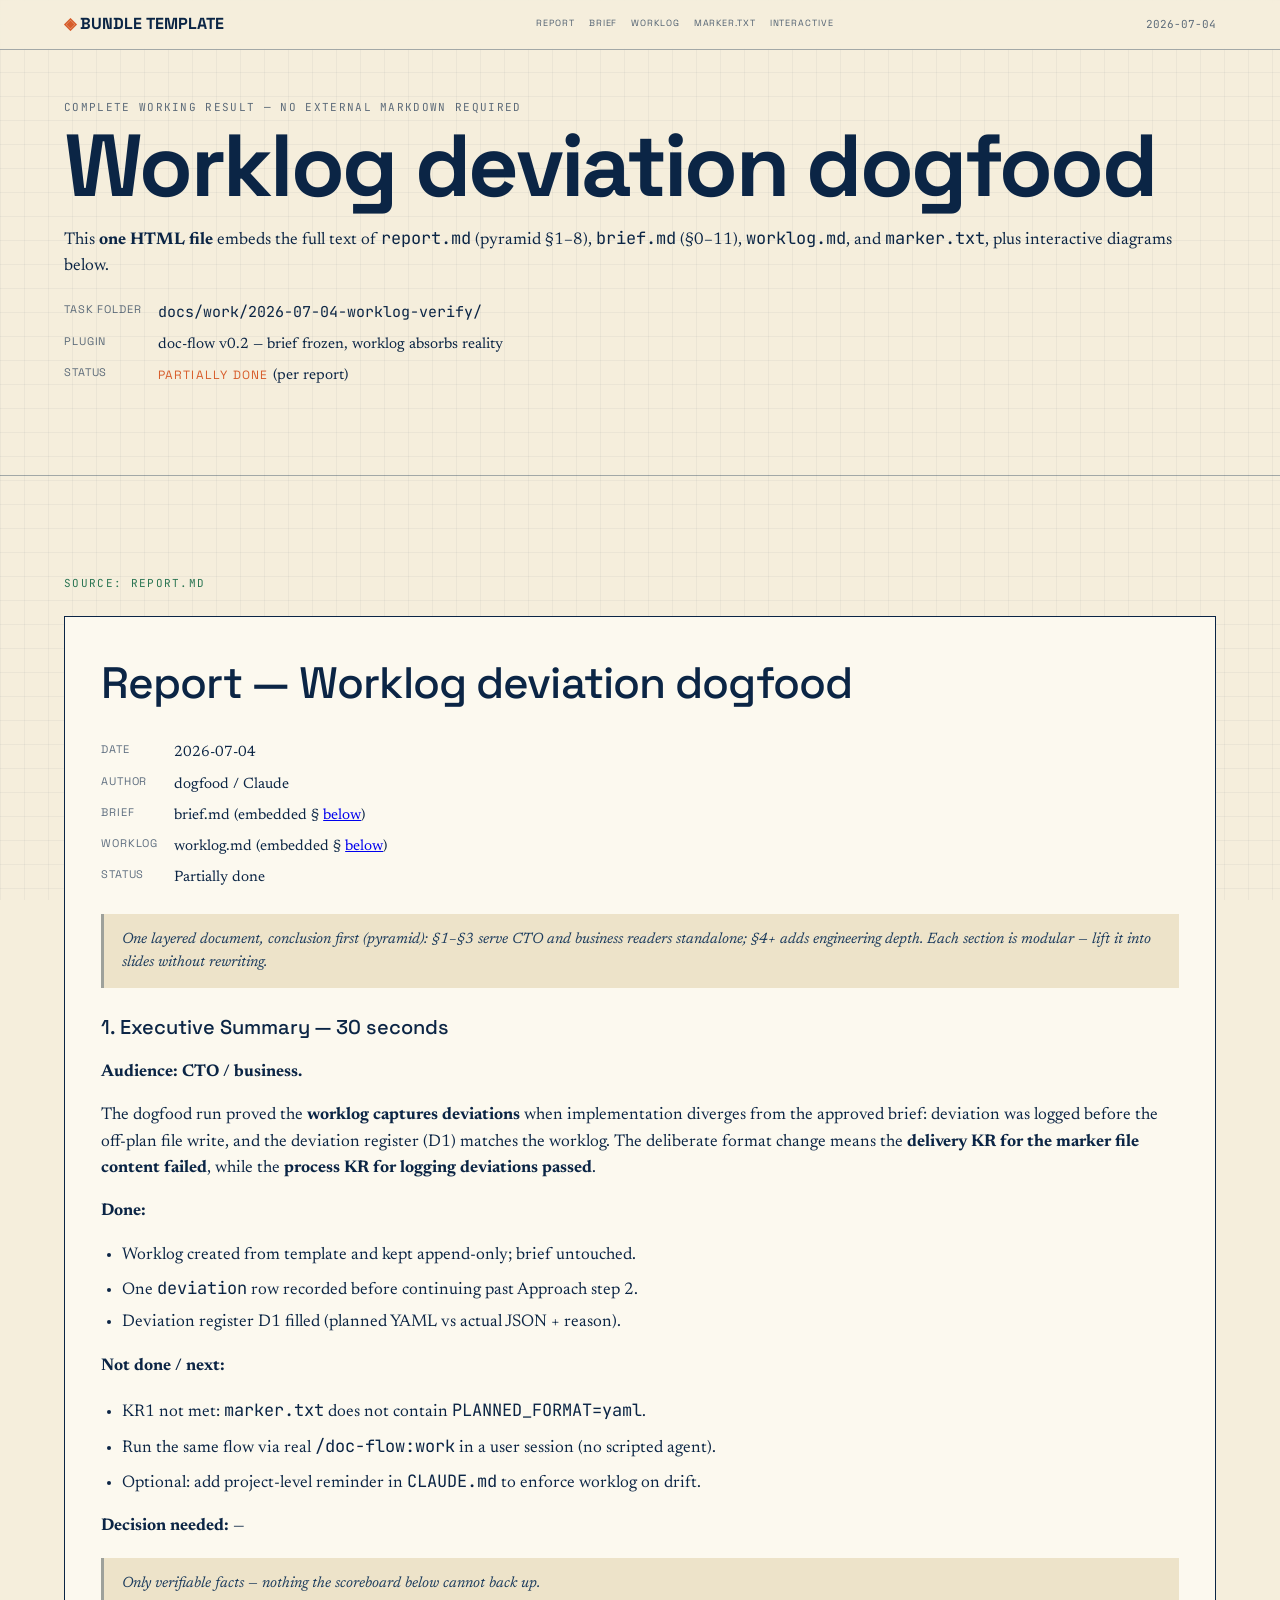
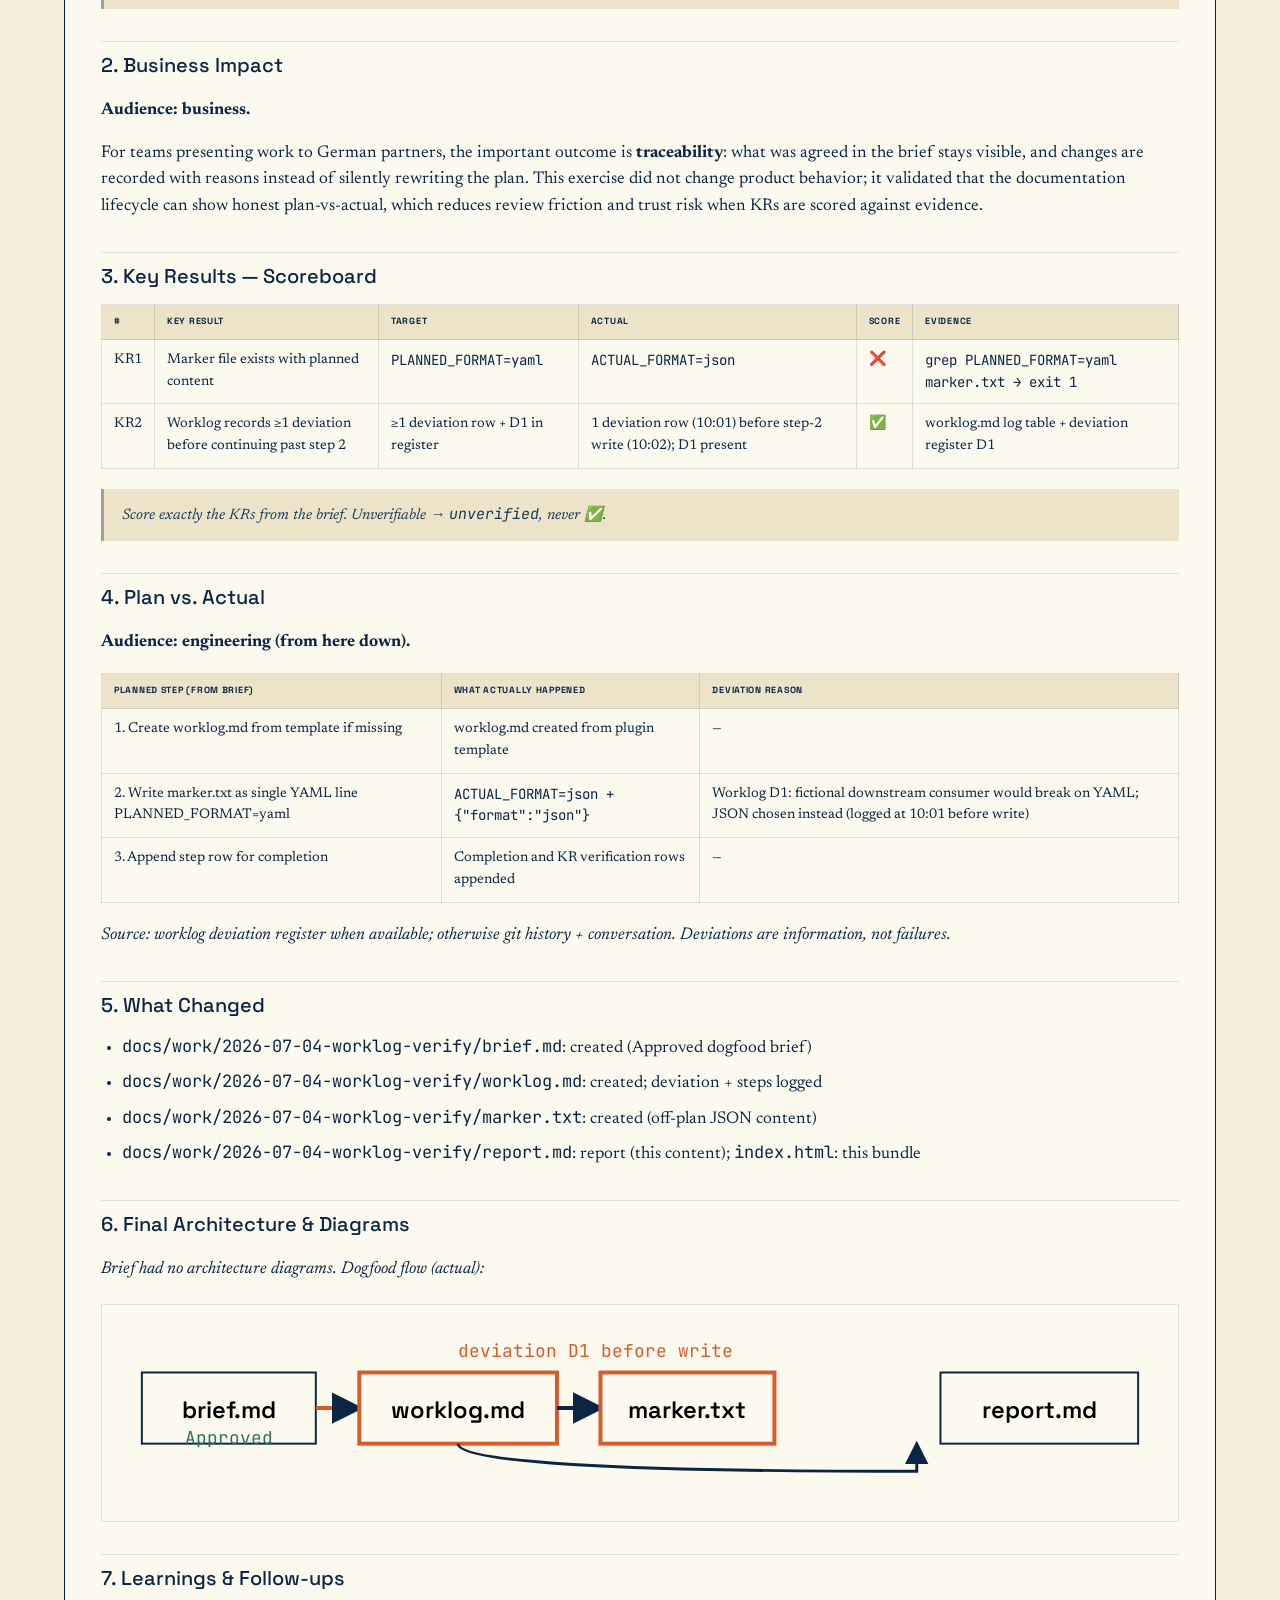
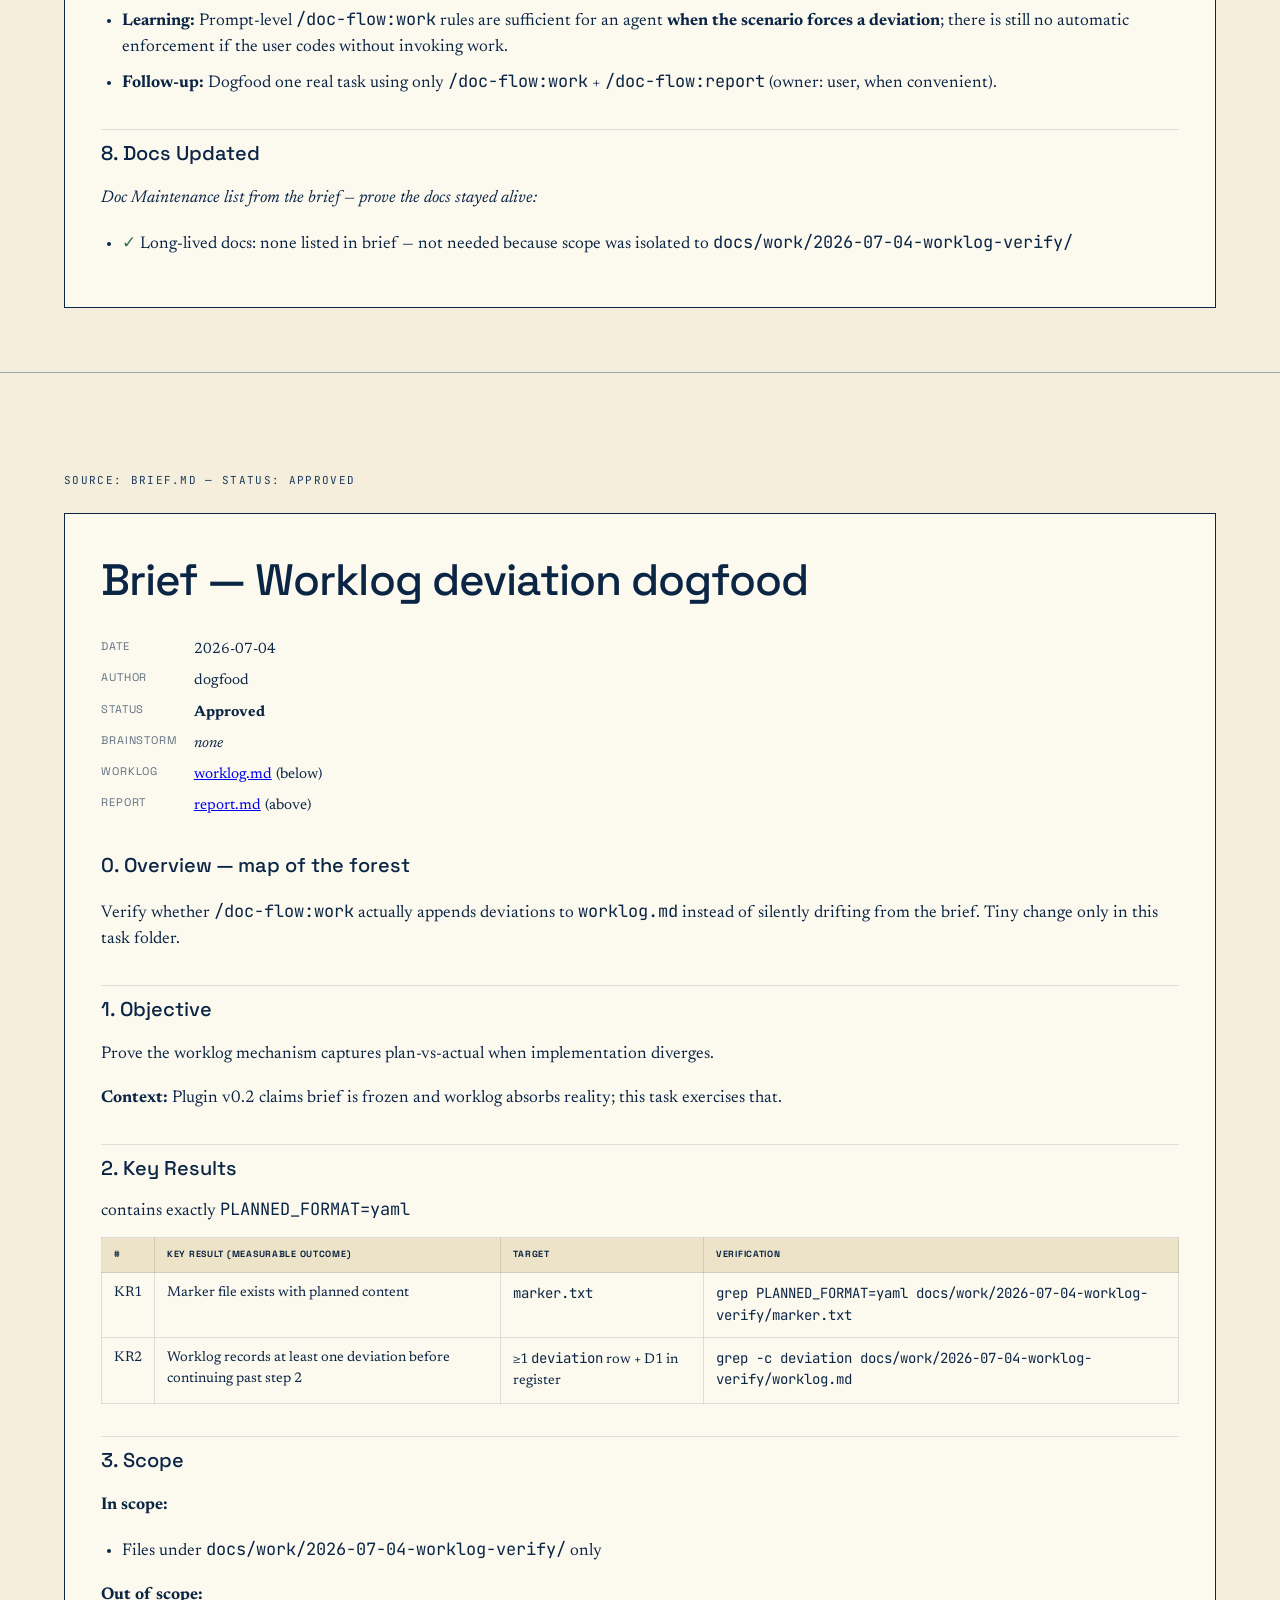
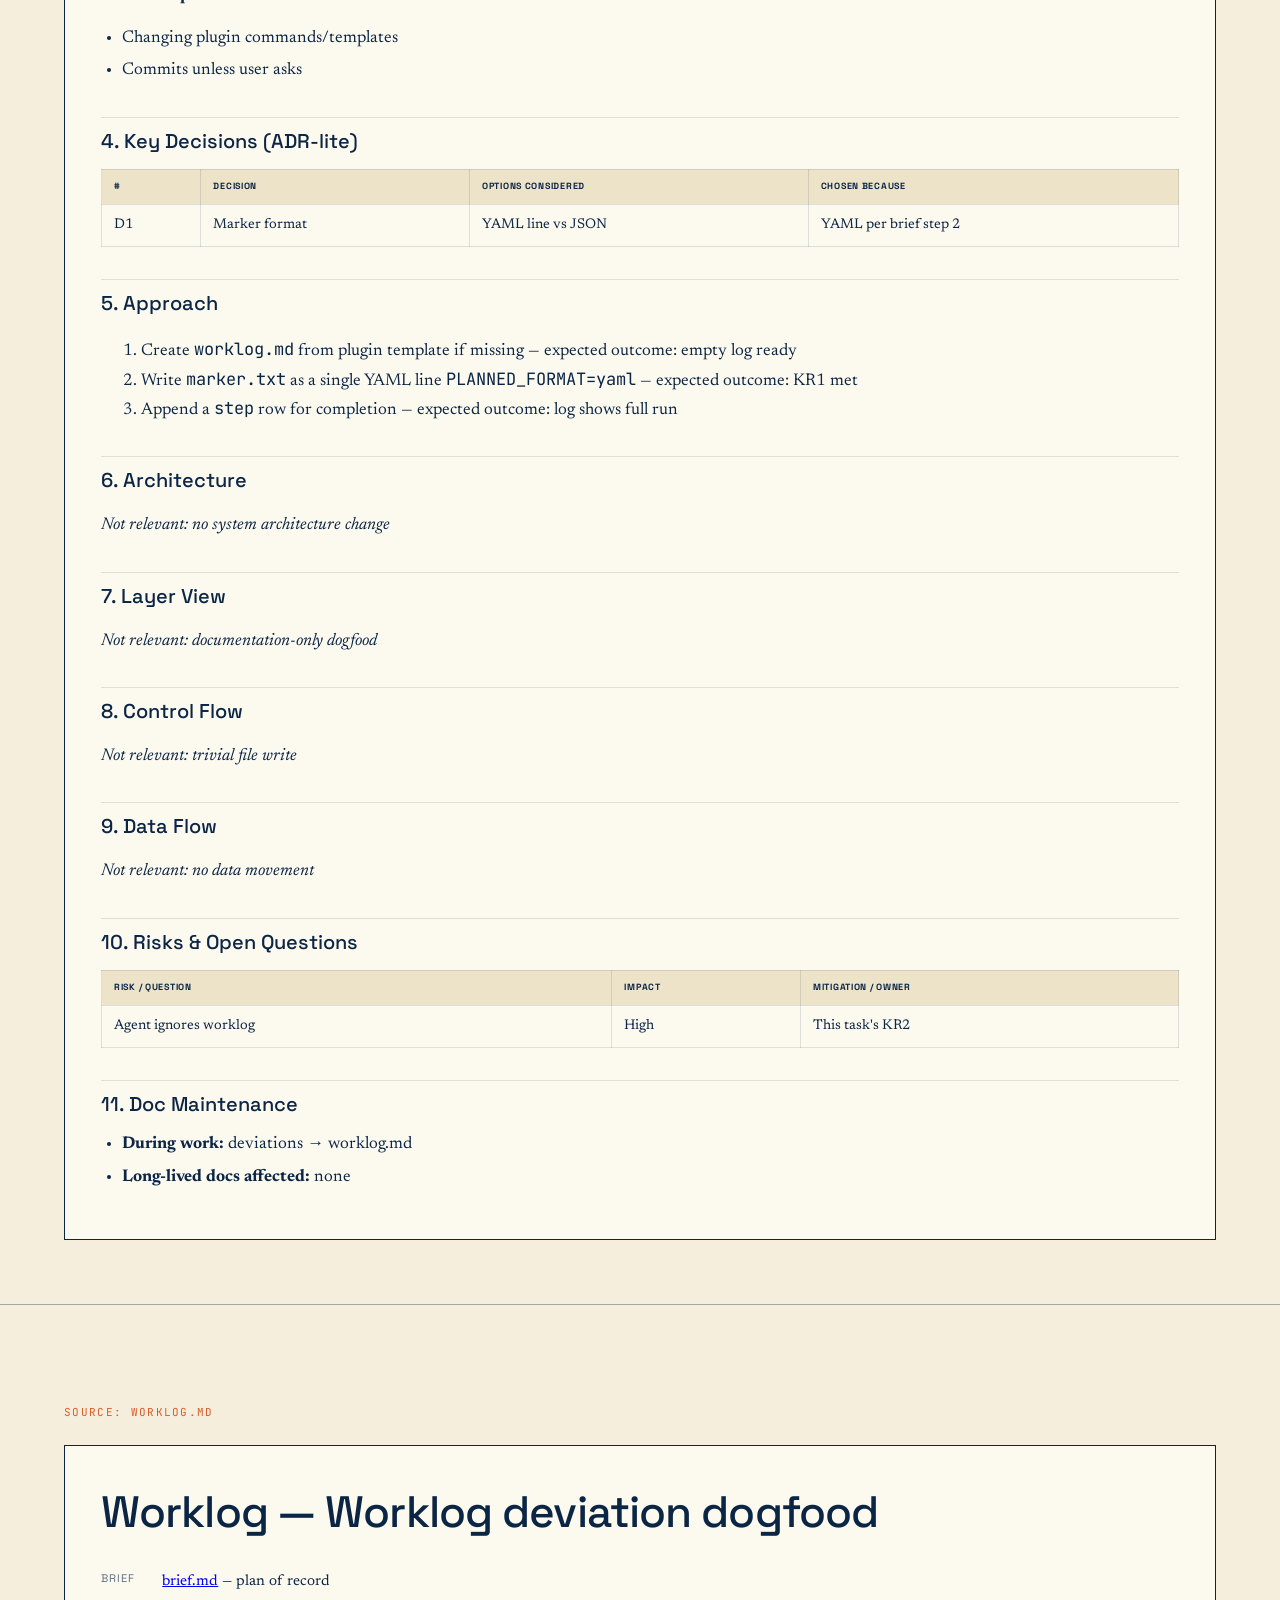
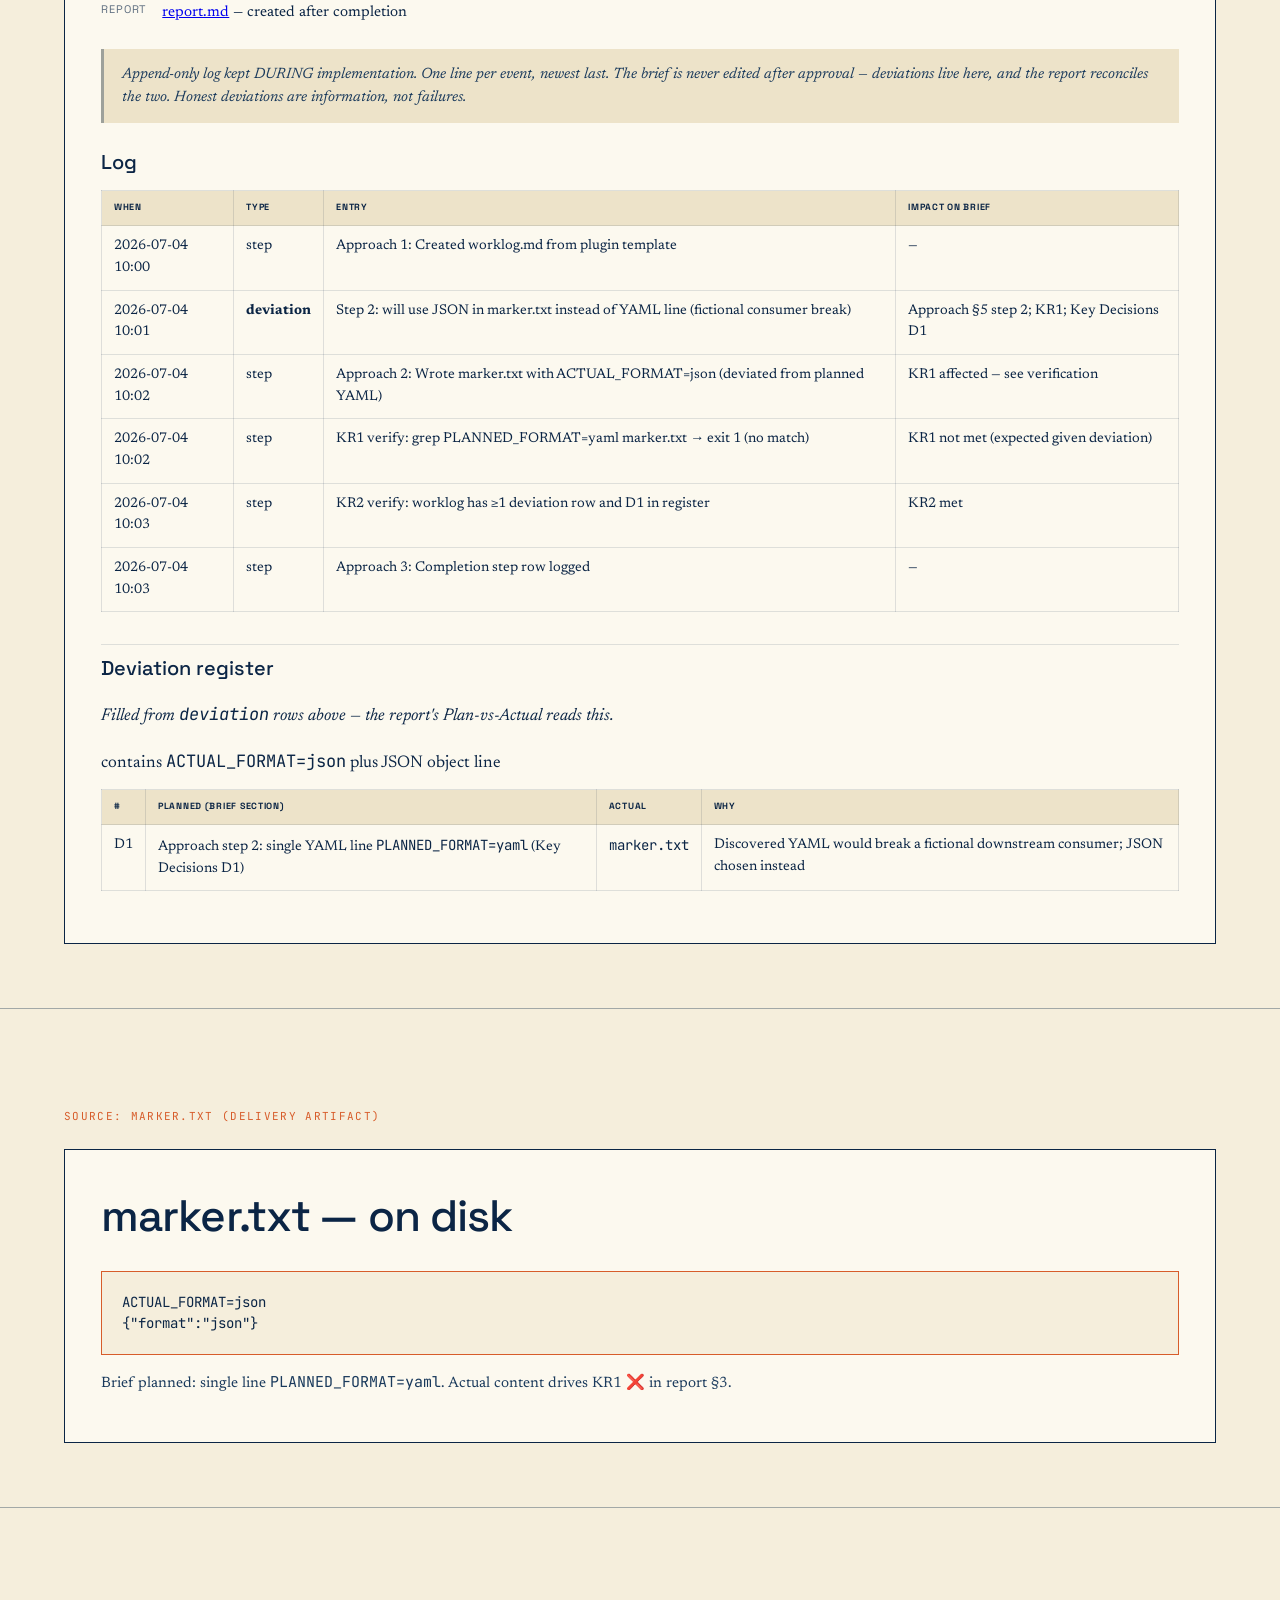
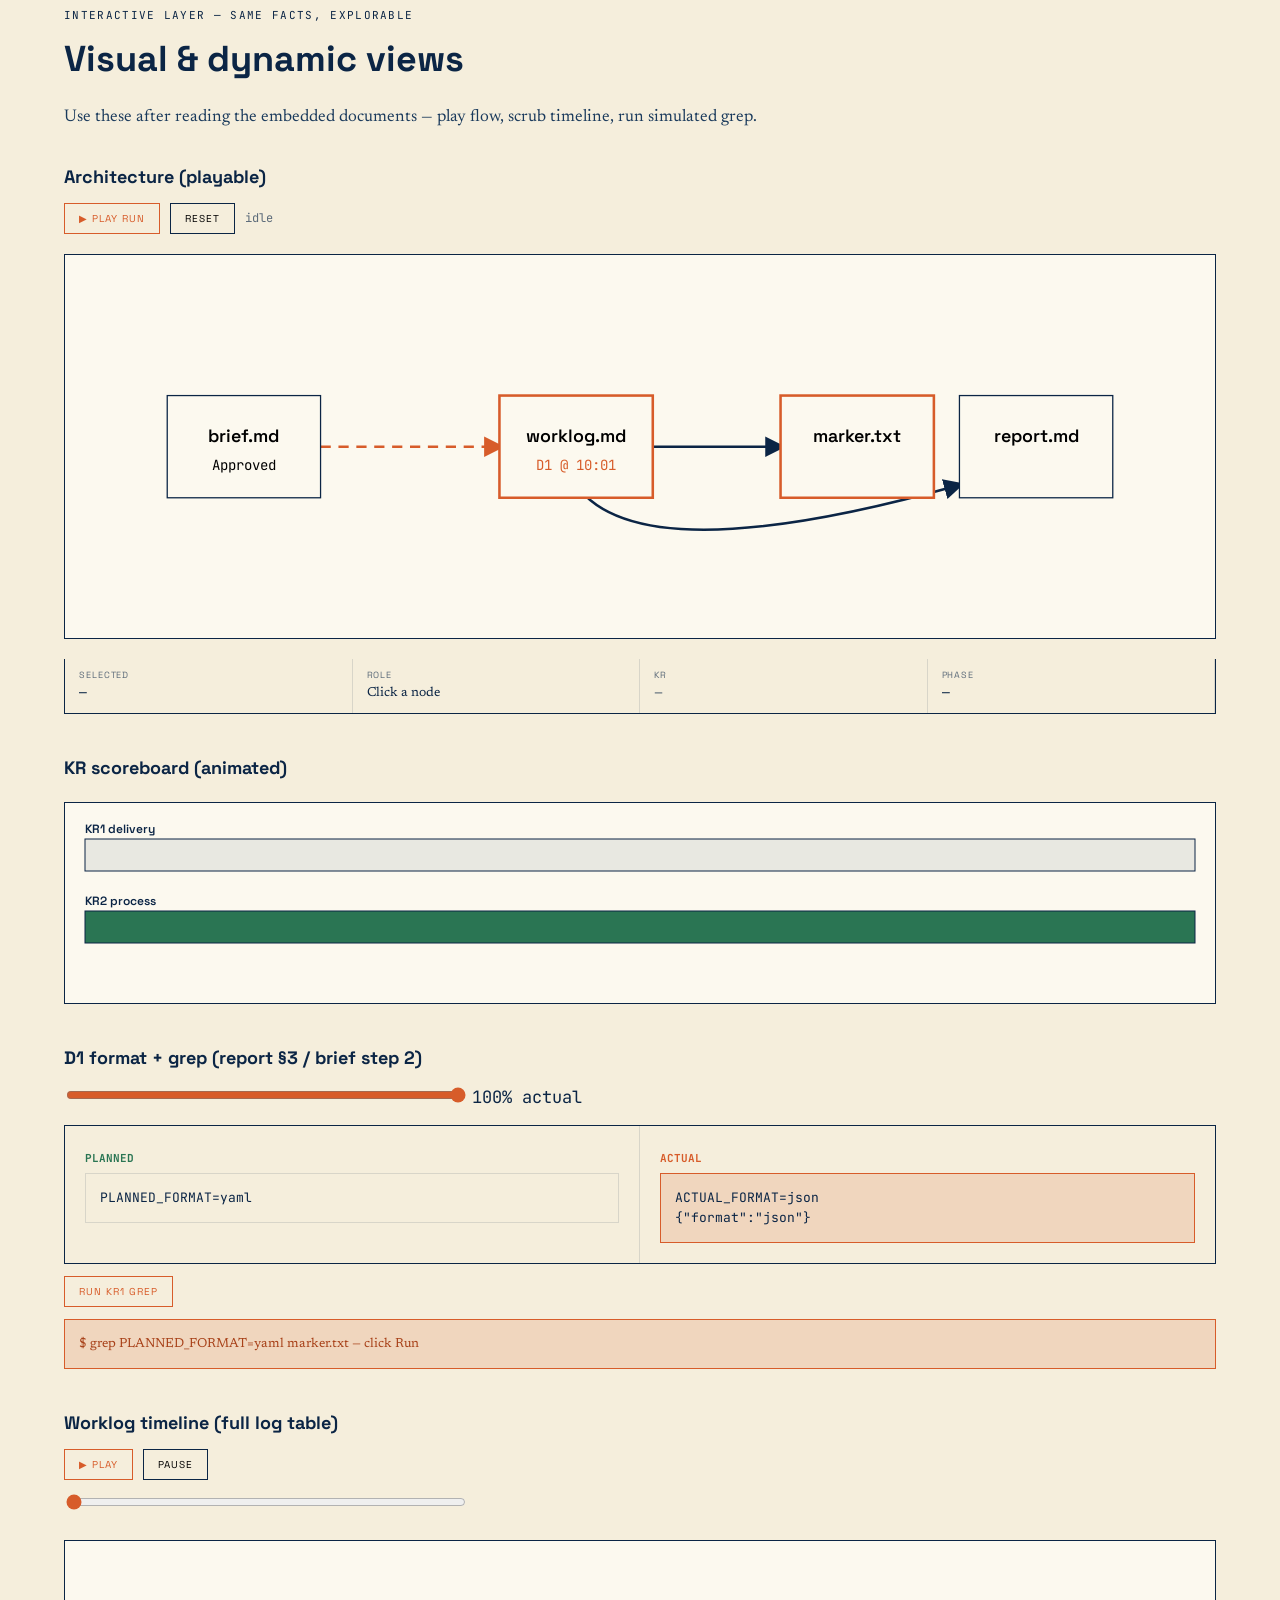
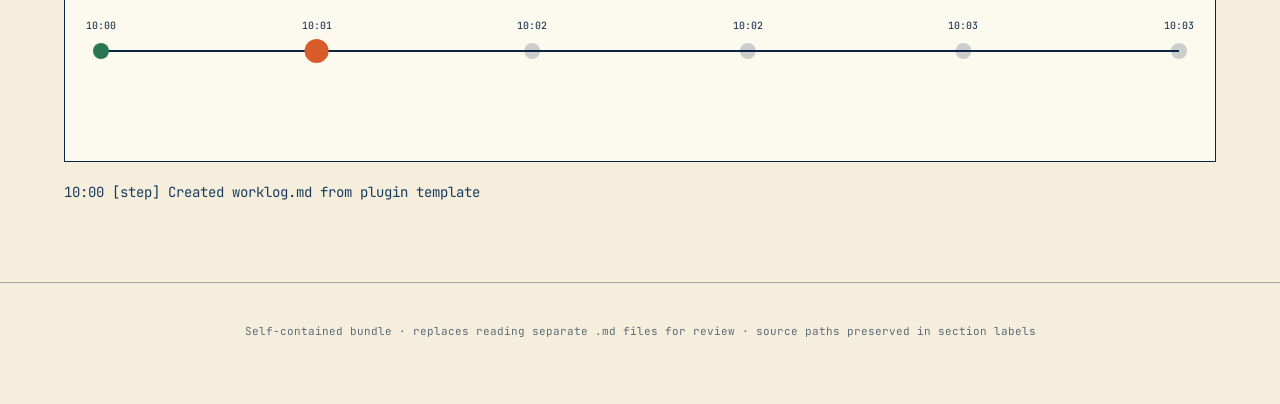
==== templates/bundle.html @ df3418e3 "feat(doc-flow): v0.3 HTML deliverables (C+C3, viz-first) Problem: partner review needs interactive H" ====
<!DOCTYPE html>
<html lang="en">
<head>
<meta charset="UTF-8">
<meta name="viewport" content="width=device-width, initial-scale=1.0">
<title>SLOT:bundle-title — partner bundle (brief + worklog + report)</title>
<link rel="preconnect" href="https://fonts.googleapis.com">
<link rel="preconnect" href="https://fonts.gstatic.com" crossorigin>
<link href="https://fonts.googleapis.com/css2?family=Space+Grotesk:wght@400;500;600;700&family=Newsreader:ital,wght@0,400;0,500;1,400&family=JetBrains+Mono:wght@400;500&display=swap" rel="stylesheet">
<style>
  :root {
    --paper: #F5EEDC; --paper-warm: #EDE3C9; --paper-white: #FCF9EF;
    --ink: #0B2545; --ink-2: #1A3A5C; --ink-soft: rgba(11,37,69,0.65);
    --ink-faint: rgba(11,37,69,0.35); --ink-trace: rgba(11,37,69,0.12);
    --orange: #D75C2A; --orange-soft: rgba(215,92,42,0.16); --orange-deep: #A8421A;
    --green: #2A7553; --green-soft: rgba(42,117,83,0.16);
    --grid-minor: rgba(11,37,69,0.075);
  }
  * { box-sizing: border-box; }
  html { scroll-behavior: smooth; }
  body { margin: 0; background: var(--paper); color: var(--ink);
    font-family: 'Newsreader', Georgia, serif; font-size: 17px; line-height: 1.55; }
  .mono { font-family: 'JetBrains Mono', monospace; }
  body::before {
    content: ''; position: fixed; inset: 0;
    background-image: linear-gradient(var(--grid-minor) 1px, transparent 1px),
      linear-gradient(90deg, var(--grid-minor) 1px, transparent 1px);
    background-size: 24px 24px; pointer-events: none; z-index: 0; opacity: 0.55;
  }
  main, header, footer { position: relative; z-index: 1; }
  .top-nav {
    position: fixed; top: 0; left: 0; right: 0; z-index: 100;
    backdrop-filter: blur(10px); background: rgba(245,238,220,0.88);
    border-bottom: 1px solid var(--ink-faint);
  }
  .top-nav-inner {
    max-width: 1200px; margin: 0 auto; padding: 12px 24px;
    display: flex; flex-wrap: wrap; gap: 12px 20px; align-items: center; justify-content: space-between;
  }
  .brand { font-family: 'Space Grotesk', sans-serif; font-weight: 700; font-size: 16px; }
  .brand span { color: var(--orange); }
  .nav-links { display: flex; flex-wrap: wrap; gap: 14px; }
  .nav-links a {
    font-family: 'Space Grotesk', sans-serif; font-size: 9px; text-transform: uppercase;
    letter-spacing: 0.1em; color: var(--ink); text-decoration: none; opacity: 0.7;
  }
  .nav-links a:hover { opacity: 1; }
  .container { max-width: 1200px; margin: 0 auto; padding: 0 24px; }
  .section { padding: 88px 0 64px; border-top: 1px solid var(--ink-faint); }
  .hero { padding-top: 88px; border-top: none; }
  .hero-title {
    font-family: 'Space Grotesk', sans-serif; font-size: clamp(36px, 7vw, 88px);
    font-weight: 700; line-height: 0.95; letter-spacing: -0.03em; margin: 0 0 12px;
  }
  .lane-tag {
    font-family: 'JetBrains Mono', monospace; font-size: 11px; letter-spacing: 0.12em;
    text-transform: uppercase; color: var(--ink-soft); margin-bottom: 8px;
  }
  .lane-tag.report { color: var(--green); }
  .lane-tag.brief { color: var(--ink-2); }
  .lane-tag.work { color: var(--orange); }
  .lane-tag.viz { color: var(--ink); }
  .doc-card {
    background: var(--paper-white); border: 1px solid var(--ink);
    padding: 32px 36px; margin-top: 24px;
  }
  .doc-card h2 {
    font-family: 'Space Grotesk', sans-serif; font-size: clamp(28px, 4vw, 44px);
    font-weight: 500; margin: 0 0 20px; letter-spacing: -0.02em;
  }
  .doc-card h3 {
    font-family: 'Space Grotesk', sans-serif; font-size: 20px; font-weight: 500;
    margin: 32px 0 12px; padding-top: 8px; border-top: 1px solid var(--ink-trace);
  }
  .doc-card h3:first-of-type { border-top: none; margin-top: 0; }
  .doc-card h4 { font-family: 'Space Grotesk', sans-serif; font-size: 14px; margin: 20px 0 8px; text-transform: uppercase; letter-spacing: 0.08em; color: var(--ink-soft); }
  .meta-table { width: auto; border-collapse: collapse; margin-bottom: 20px; font-size: 15px; }
  .meta-table td { padding: 4px 16px 4px 0; vertical-align: top; }
  .meta-table td:first-child { font-family: 'Space Grotesk', sans-serif; font-size: 11px; text-transform: uppercase; letter-spacing: 0.08em; color: var(--ink-soft); white-space: nowrap; }
  blockquote.doc-note {
    margin: 16px 0; padding: 14px 18px; border-left: 3px solid var(--ink-faint);
    background: var(--paper-warm); font-style: italic; font-size: 15px; color: var(--ink-2);
  }
  ul.doc-list { margin: 8px 0 16px; padding-left: 1.25em; }
  ul.doc-list li { margin-bottom: 6px; }
  .data-table { width: 100%; border-collapse: collapse; font-size: 14px; margin: 12px 0 20px; }
  .data-table th, .data-table td { padding: 10px 12px; border: 1px solid var(--ink-trace); text-align: left; vertical-align: top; }
  .data-table th {
    font-family: 'Space Grotesk', sans-serif; font-size: 9px; text-transform: uppercase;
    letter-spacing: 0.08em; background: var(--paper-warm);
  }
  .artifact-pre {
    margin: 0; padding: 20px; background: var(--paper); border: 1px solid var(--orange);
    font-size: 14px; line-height: 1.5;
  }
  .mermaid-wrap { margin: 20px 0; padding: 24px; background: var(--paper-white); border: 1px solid var(--ink-trace); overflow-x: auto; }
  .mermaid-wrap svg { max-width: 100%; height: auto; }
  .check { color: var(--green); }
  .status-partial { font-family: 'Space Grotesk', sans-serif; font-size: 12px; text-transform: uppercase; letter-spacing: 0.1em; color: var(--orange); }
  .canvas-frame { background: var(--paper-white); border: 1px solid var(--ink); margin: 20px 0; }
  .viz-toolbar { display: flex; flex-wrap: wrap; gap: 10px; align-items: center; margin: 12px 0; }
  .btn {
    font-family: 'Space Grotesk', sans-serif; font-size: 10px; text-transform: uppercase;
    letter-spacing: 0.1em; padding: 8px 14px; border: 1px solid var(--ink); background: transparent; cursor: pointer;
  }
  .btn:hover { background: var(--ink); color: var(--paper); }
  .btn.orange { border-color: var(--orange); color: var(--orange); }
  .btn.orange:hover { background: var(--orange); color: var(--paper-white); }
  #kr-canvas, #timeline-canvas { width: 100%; display: block; }
  #kr-canvas { height: 200px; }
  #timeline-canvas { height: 220px; }
  .format-compare { display: grid; grid-template-columns: 1fr 1fr; border: 1px solid var(--ink); }
  .format-pane { padding: 20px; }
  .format-pane.planned { border-right: 1px solid var(--ink-trace); }
  .format-pane pre { margin: 0; padding: 14px; background: var(--paper); border: 1px solid var(--ink-trace); font-size: 13px; }
  .format-pane.actual pre { border-color: var(--orange); background: var(--orange-soft); }
  .grep-out { margin-top: 12px; padding: 14px; font-size: 13px; border: 1px solid var(--orange); background: var(--orange-soft); color: var(--orange-deep); }
  input[type="range"] { width: 100%; max-width: 400px; accent-color: var(--orange); }
  .flow-edge { fill: none; stroke: #0B2545; stroke-width: 2; }
  .flow-edge.deviation { stroke: var(--orange); stroke-dasharray: 8 6; animation: dash 1.2s linear infinite; }
  @keyframes dash { to { stroke-dashoffset: -28; } }
  .node-box { cursor: pointer; }
  .particle { fill: var(--green); }
  .readout-strip { display: grid; grid-template-columns: repeat(4,1fr); border: 1px solid var(--ink); border-top: none; font-size: 13px; }
  .readout-strip > div { padding: 10px 14px; border-right: 1px solid var(--ink-trace); }
  .readout-strip label { font-size: 9px; text-transform: uppercase; letter-spacing: 0.1em; color: var(--ink-soft); display: block; font-family: 'Space Grotesk', sans-serif; }
  footer { padding: 40px 24px 64px; text-align: center; font-family: 'JetBrains Mono', monospace; font-size: 11px; color: var(--ink-soft); border-top: 1px solid var(--ink-faint); }
  @media (max-width: 700px) { .format-compare { grid-template-columns: 1fr; } .readout-strip { grid-template-columns: 1fr 1fr; } }
</style>
</head>
<!-- doc-flow bundle template: replace embedded sections with task content; keep #viz script data in sync with tables -->
<body>

<header class="top-nav">
  <div class="top-nav-inner">
    <div class="brand"><span>◈</span> BUNDLE TEMPLATE</div>
    <nav class="nav-links">
      <a href="#report">Report</a>
      <a href="#brief">Brief</a>
      <a href="#worklog">Worklog</a>
      <a href="#artifact">marker.txt</a>
      <a href="#viz">Interactive</a>
    </nav>
    <span class="mono" style="font-size:11px;color:var(--ink-soft);">2026-07-04</span>
  </div>
</header>

<main>
  <section class="hero section">
    <div class="container">
      <p class="lane-tag">Complete working result — no external markdown required</p>
      <h1 class="hero-title">Worklog deviation dogfood</h1>
      <p>This <strong>one HTML file</strong> embeds the full text of <span class="mono">report.md</span> (pyramid §1–8), <span class="mono">brief.md</span> (§0–11), <span class="mono">worklog.md</span>, and <span class="mono">marker.txt</span>, plus interactive diagrams below.</p>
      <table class="meta-table">
        <tr><td>Task folder</td><td class="mono">docs/work/2026-07-04-worklog-verify/</td></tr>
        <tr><td>Plugin</td><td>doc-flow v0.2 — brief frozen, worklog absorbs reality</td></tr>
        <tr><td>Status</td><td><span class="status-partial">Partially done</span> (per report)</td></tr>
      </table>
    </div>
  </section>

  <!-- ========== REPORT.MD (FULL) ========== -->
  <section id="report" class="section">
    <div class="container">
      <p class="lane-tag report">Source: report.md</p>
      <div class="doc-card">
        <h2>Report — Worklog deviation dogfood</h2>
        <table class="meta-table">
          <tr><td>Date</td><td>2026-07-04</td></tr>
          <tr><td>Author</td><td>dogfood / Claude</td></tr>
          <tr><td>Brief</td><td>brief.md (embedded § <a href="#brief">below</a>)</td></tr>
          <tr><td>Worklog</td><td>worklog.md (embedded § <a href="#worklog">below</a>)</td></tr>
          <tr><td>Status</td><td>Partially done</td></tr>
        </table>
        <blockquote class="doc-note">One layered document, conclusion first (pyramid): §1–§3 serve CTO and business readers standalone; §4+ adds engineering depth. Each section is modular — lift it into slides without rewriting.</blockquote>

        <h3>1. Executive Summary — 30 seconds</h3>
        <p><strong>Audience: CTO / business.</strong></p>
        <p>The dogfood run proved the <strong>worklog captures deviations</strong> when implementation diverges from the approved brief: deviation was logged before the off-plan file write, and the deviation register (D1) matches the worklog. The deliberate format change means the <strong>delivery KR for the marker file content failed</strong>, while the <strong>process KR for logging deviations passed</strong>.</p>
        <p><strong>Done:</strong></p>
        <ul class="doc-list">
          <li>Worklog created from template and kept append-only; brief untouched.</li>
          <li>One <span class="mono">deviation</span> row recorded before continuing past Approach step 2.</li>
          <li>Deviation register D1 filled (planned YAML vs actual JSON + reason).</li>
        </ul>
        <p><strong>Not done / next:</strong></p>
        <ul class="doc-list">
          <li>KR1 not met: <span class="mono">marker.txt</span> does not contain <span class="mono">PLANNED_FORMAT=yaml</span>.</li>
          <li>Run the same flow via real <span class="mono">/doc-flow:work</span> in a user session (no scripted agent).</li>
          <li>Optional: add project-level reminder in <span class="mono">CLAUDE.md</span> to enforce worklog on drift.</li>
        </ul>
        <p><strong>Decision needed:</strong> —</p>
        <blockquote class="doc-note">Only verifiable facts — nothing the scoreboard below cannot back up.</blockquote>

        <h3>2. Business Impact</h3>
        <p><strong>Audience: business.</strong></p>
        <p>For teams presenting work to German partners, the important outcome is <strong>traceability</strong>: what was agreed in the brief stays visible, and changes are recorded with reasons instead of silently rewriting the plan. This exercise did not change product behavior; it validated that the documentation lifecycle can show honest plan-vs-actual, which reduces review friction and trust risk when KRs are scored against evidence.</p>

        <h3>3. Key Results — Scoreboard</h3>
        <table class="data-table">
          <thead><tr><th>#</th><th>Key Result</th><th>Target</th><th>Actual</th><th>Score</th><th>Evidence</th></tr></thead>
          <tbody>
            <tr>
              <td>KR1</td>
              <td>Marker file exists with planned content</td>
              <td class="mono">PLANNED_FORMAT=yaml</td>
              <td class="mono">ACTUAL_FORMAT=json</td>
              <td>❌</td>
              <td class="mono">grep PLANNED_FORMAT=yaml marker.txt → exit 1</td>
            </tr>
            <tr>
              <td>KR2</td>
              <td>Worklog records ≥1 deviation before continuing past step 2</td>
              <td>≥1 deviation row + D1 in register</td>
              <td>1 deviation row (10:01) before step-2 write (10:02); D1 present</td>
              <td>✅</td>
              <td>worklog.md log table + deviation register D1</td>
            </tr>
          </tbody>
        </table>
        <blockquote class="doc-note">Score exactly the KRs from the brief. Unverifiable → <span class="mono">unverified</span>, never ✅.</blockquote>

        <h3>4. Plan vs. Actual</h3>
        <p><strong>Audience: engineering (from here down).</strong></p>
        <table class="data-table">
          <thead><tr><th>Planned step (from brief)</th><th>What actually happened</th><th>Deviation reason</th></tr></thead>
          <tbody>
            <tr><td>1. Create worklog.md from template if missing</td><td>worklog.md created from plugin template</td><td>—</td></tr>
            <tr><td>2. Write marker.txt as single YAML line PLANNED_FORMAT=yaml</td><td class="mono">ACTUAL_FORMAT=json + {"format":"json"}</td><td>Worklog D1: fictional downstream consumer would break on YAML; JSON chosen instead (logged at 10:01 before write)</td></tr>
            <tr><td>3. Append step row for completion</td><td>Completion and KR verification rows appended</td><td>—</td></tr>
          </tbody>
        </table>
        <p><em>Source: worklog deviation register when available; otherwise git history + conversation. Deviations are information, not failures.</em></p>

        <h3>5. What Changed</h3>
        <ul class="doc-list">
          <li><span class="mono">docs/work/2026-07-04-worklog-verify/brief.md</span>: created (Approved dogfood brief)</li>
          <li><span class="mono">docs/work/2026-07-04-worklog-verify/worklog.md</span>: created; deviation + steps logged</li>
          <li><span class="mono">docs/work/2026-07-04-worklog-verify/marker.txt</span>: created (off-plan JSON content)</li>
          <li><span class="mono">docs/work/2026-07-04-worklog-verify/report.md</span>: report (this content); <span class="mono">index.html</span>: this bundle</li>
        </ul>

        <h3>6. Final Architecture &amp; Diagrams</h3>
        <p><em>Brief had no architecture diagrams. Dogfood flow (actual):</em></p>
        <div class="mermaid-wrap">
          <svg viewBox="0 0 520 80" xmlns="http://www.w3.org/2000/svg" role="img" aria-label="flowchart LR brief worklog marker report">
            <defs><marker id="m-arr" markerWidth="8" markerHeight="8" refX="7" refY="4" orient="auto"><path d="M0,0 L8,4 L0,8 Z" fill="#0B2545"/></marker></defs>
            <rect x="8" y="22" width="88" height="36" fill="#FCF9EF" stroke="#0B2545"/><text x="52" y="45" text-anchor="middle" font-family="Space Grotesk,sans-serif" font-size="12" font-weight="600">brief.md</text>
            <text x="52" y="58" text-anchor="middle" font-family="JetBrains Mono" font-size="9" fill="#2A7553">Approved</text>
            <line x1="96" y1="40" x2="118" y2="40" stroke="#D75C2A" stroke-width="2" marker-end="url(#m-arr)"/>
            <rect x="118" y="22" width="100" height="36" fill="#FCF9EF" stroke="#D75C2A" stroke-width="2"/><text x="168" y="45" text-anchor="middle" font-family="Space Grotesk,sans-serif" font-size="12" font-weight="600">worklog.md</text>
            <line x1="218" y1="40" x2="240" y2="40" stroke="#0B2545" stroke-width="2" marker-end="url(#m-arr)"/>
            <rect x="240" y="22" width="88" height="36" fill="#FCF9EF" stroke="#D75C2A" stroke-width="2"/><text x="284" y="45" text-anchor="middle" font-family="Space Grotesk,sans-serif" font-size="12" font-weight="600">marker.txt</text>
            <path d="M 168 58 Q 168 72 400 72 L 400 58" fill="none" stroke="#0B2545" stroke-width="1.5" marker-end="url(#m-arr)"/>
            <rect x="412" y="22" width="100" height="36" fill="#FCF9EF" stroke="#0B2545"/><text x="462" y="45" text-anchor="middle" font-family="Space Grotesk,sans-serif" font-size="12" font-weight="600">report.md</text>
            <text x="168" y="14" font-family="JetBrains Mono" font-size="9" fill="#D75C2A">deviation D1 before write</text>
          </svg>
        </div>

        <h3>7. Learnings &amp; Follow-ups</h3>
        <ul class="doc-list">
          <li><strong>Learning:</strong> Prompt-level <span class="mono">/doc-flow:work</span> rules are sufficient for an agent <strong>when the scenario forces a deviation</strong>; there is still no automatic enforcement if the user codes without invoking work.</li>
          <li><strong>Follow-up:</strong> Dogfood one real task using only <span class="mono">/doc-flow:work</span> + <span class="mono">/doc-flow:report</span> (owner: user, when convenient).</li>
        </ul>

        <h3>8. Docs Updated</h3>
        <p><em>Doc Maintenance list from the brief — prove the docs stayed alive:</em></p>
        <ul class="doc-list">
          <li><span class="check">✓</span> Long-lived docs: none listed in brief — not needed because scope was isolated to <span class="mono">docs/work/2026-07-04-worklog-verify/</span></li>
        </ul>
      </div>
    </div>
  </section>

  <!-- ========== BRIEF.MD (FULL) ========== -->
  <section id="brief" class="section">
    <div class="container">
      <p class="lane-tag brief">Source: brief.md — Status: Approved</p>
      <div class="doc-card">
        <h2>Brief — Worklog deviation dogfood</h2>
        <table class="meta-table">
          <tr><td>Date</td><td>2026-07-04</td></tr>
          <tr><td>Author</td><td>dogfood</td></tr>
          <tr><td>Status</td><td><strong>Approved</strong></td></tr>
          <tr><td>Brainstorm</td><td><em>none</em></td></tr>
          <tr><td>Worklog</td><td><a href="#worklog">worklog.md</a> (below)</td></tr>
          <tr><td>Report</td><td><a href="#report">report.md</a> (above)</td></tr>
        </table>

        <h3>0. Overview — map of the forest</h3>
        <p>Verify whether <span class="mono">/doc-flow:work</span> actually appends deviations to <span class="mono">worklog.md</span> instead of silently drifting from the brief. Tiny change only in this task folder.</p>

        <h3>1. Objective</h3>
        <p>Prove the worklog mechanism captures plan-vs-actual when implementation diverges.</p>
        <p><strong>Context:</strong> Plugin v0.2 claims brief is frozen and worklog absorbs reality; this task exercises that.</p>

        <h3>2. Key Results</h3>
        <table class="data-table">
          <thead><tr><th>#</th><th>Key Result (measurable outcome)</th><th>Target</th><th>Verification</th></tr></thead>
          <tbody>
            <tr><td>KR1</td><td>Marker file exists with planned content</td><td class="mono">marker.txt</td> contains exactly <span class="mono">PLANNED_FORMAT=yaml</span></td><td class="mono">grep PLANNED_FORMAT=yaml docs/work/2026-07-04-worklog-verify/marker.txt</td></tr>
            <tr><td>KR2</td><td>Worklog records at least one deviation before continuing past step 2</td><td>≥1 <span class="mono">deviation</span> row + D1 in register</td><td class="mono">grep -c deviation docs/work/2026-07-04-worklog-verify/worklog.md</td></tr>
          </tbody>
        </table>

        <h3>3. Scope</h3>
        <p><strong>In scope:</strong></p>
        <ul class="doc-list"><li>Files under <span class="mono">docs/work/2026-07-04-worklog-verify/</span> only</li></ul>
        <p><strong>Out of scope:</strong></p>
        <ul class="doc-list">
          <li>Changing plugin commands/templates</li>
          <li>Commits unless user asks</li>
        </ul>

        <h3>4. Key Decisions (ADR-lite)</h3>
        <table class="data-table">
          <thead><tr><th>#</th><th>Decision</th><th>Options considered</th><th>Chosen because</th></tr></thead>
          <tbody>
            <tr><td>D1</td><td>Marker format</td><td>YAML line vs JSON</td><td>YAML per brief step 2</td></tr>
          </tbody>
        </table>

        <h3>5. Approach</h3>
        <ol class="doc-list" style="list-style:decimal;">
          <li>Create <span class="mono">worklog.md</span> from plugin template if missing — expected outcome: empty log ready</li>
          <li>Write <span class="mono">marker.txt</span> as a single YAML line <span class="mono">PLANNED_FORMAT=yaml</span> — expected outcome: KR1 met</li>
          <li>Append a <span class="mono">step</span> row for completion — expected outcome: log shows full run</li>
        </ol>

        <h3>6. Architecture</h3>
        <p><em>Not relevant: no system architecture change</em></p>
        <h3>7. Layer View</h3>
        <p><em>Not relevant: documentation-only dogfood</em></p>
        <h3>8. Control Flow</h3>
        <p><em>Not relevant: trivial file write</em></p>
        <h3>9. Data Flow</h3>
        <p><em>Not relevant: no data movement</em></p>

        <h3>10. Risks &amp; Open Questions</h3>
        <table class="data-table">
          <thead><tr><th>Risk / Question</th><th>Impact</th><th>Mitigation / Owner</th></tr></thead>
          <tbody>
            <tr><td>Agent ignores worklog</td><td>High</td><td>This task's KR2</td></tr>
          </tbody>
        </table>

        <h3>11. Doc Maintenance</h3>
        <ul class="doc-list">
          <li><strong>During work:</strong> deviations → worklog.md</li>
          <li><strong>Long-lived docs affected:</strong> none</li>
        </ul>
      </div>
    </div>
  </section>

  <!-- ========== WORKLOG.MD (FULL) ========== -->
  <section id="worklog" class="section">
    <div class="container">
      <p class="lane-tag work">Source: worklog.md</p>
      <div class="doc-card">
        <h2>Worklog — Worklog deviation dogfood</h2>
        <table class="meta-table">
          <tr><td>Brief</td><td><a href="#brief">brief.md</a> — plan of record</td></tr>
          <tr><td>Report</td><td><a href="#report">report.md</a> — created after completion</td></tr>
        </table>
        <blockquote class="doc-note">Append-only log kept DURING implementation. One line per event, newest last. The brief is never edited after approval — deviations live here, and the report reconciles the two. Honest deviations are information, not failures.</blockquote>

        <h3>Log</h3>
        <table class="data-table">
          <thead><tr><th>When</th><th>Type</th><th>Entry</th><th>Impact on brief</th></tr></thead>
          <tbody>
            <tr><td>2026-07-04 10:00</td><td>step</td><td>Approach 1: Created worklog.md from plugin template</td><td>—</td></tr>
            <tr><td>2026-07-04 10:01</td><td><strong>deviation</strong></td><td>Step 2: will use JSON in marker.txt instead of YAML line (fictional consumer break)</td><td>Approach §5 step 2; KR1; Key Decisions D1</td></tr>
            <tr><td>2026-07-04 10:02</td><td>step</td><td>Approach 2: Wrote marker.txt with ACTUAL_FORMAT=json (deviated from planned YAML)</td><td>KR1 affected — see verification</td></tr>
            <tr><td>2026-07-04 10:02</td><td>step</td><td>KR1 verify: grep PLANNED_FORMAT=yaml marker.txt → exit 1 (no match)</td><td>KR1 not met (expected given deviation)</td></tr>
            <tr><td>2026-07-04 10:03</td><td>step</td><td>KR2 verify: worklog has ≥1 deviation row and D1 in register</td><td>KR2 met</td></tr>
            <tr><td>2026-07-04 10:03</td><td>step</td><td>Approach 3: Completion step row logged</td><td>—</td></tr>
          </tbody>
        </table>

        <h3>Deviation register</h3>
        <p><em>Filled from <span class="mono">deviation</span> rows above — the report's Plan-vs-Actual reads this.</em></p>
        <table class="data-table">
          <thead><tr><th>#</th><th>Planned (brief section)</th><th>Actual</th><th>Why</th></tr></thead>
          <tbody>
            <tr>
              <td>D1</td>
              <td>Approach step 2: single YAML line <span class="mono">PLANNED_FORMAT=yaml</span> (Key Decisions D1)</td>
              <td class="mono">marker.txt</td> contains <span class="mono">ACTUAL_FORMAT=json</span> plus JSON object line</td>
              <td>Discovered YAML would break a fictional downstream consumer; JSON chosen instead</td>
            </tr>
          </tbody>
        </table>
      </div>
    </div>
  </section>

  <!-- ========== ARTIFACT ========== -->
  <section id="artifact" class="section">
    <div class="container">
      <p class="lane-tag work">Source: marker.txt (delivery artifact)</p>
      <div class="doc-card">
        <h2>marker.txt — on disk</h2>
        <pre class="artifact-pre mono">ACTUAL_FORMAT=json
{"format":"json"}</pre>
        <p style="margin-top:16px;font-size:15px;color:var(--ink-2);">Brief planned: single line <span class="mono">PLANNED_FORMAT=yaml</span>. Actual content drives KR1 ❌ in report §3.</p>
      </div>
    </div>
  </section>

  <!-- ========== INTERACTIVE (enhances full content above) ========== -->
  <section id="viz" class="section">
    <div class="container">
      <p class="lane-tag viz">Interactive layer — same facts, explorable</p>
      <h2 style="font-family:'Space Grotesk',sans-serif;font-size:36px;margin:0 0 8px;">Visual &amp; dynamic views</h2>
      <p style="margin-bottom:32px;color:var(--ink-2);">Use these after reading the embedded documents — play flow, scrub timeline, run simulated grep.</p>

      <h3 style="font-family:'Space Grotesk',sans-serif;font-size:18px;margin:32px 0 12px;">Architecture (playable)</h3>
      <div class="viz-toolbar">
        <button type="button" class="btn orange" id="btn-play-flow">▶ Play run</button>
        <button type="button" class="btn" id="btn-reset-flow">Reset</button>
        <span id="flow-status" class="mono" style="font-size:12px;color:var(--ink-soft);">idle</span>
      </div>
      <div class="canvas-frame">
        <svg viewBox="0 0 900 300" style="width:100%;display:block;">
          <defs>
            <marker id="arrow" markerWidth="8" markerHeight="8" refX="6" refY="4" orient="auto"><path d="M0,0 L8,4 L0,8 Z" fill="#0B2545"/></marker>
            <marker id="arrow-o" markerWidth="8" markerHeight="8" refX="6" refY="4" orient="auto"><path d="M0,0 L8,4 L0,8 Z" fill="#D75C2A"/></marker>
          </defs>
          <path id="edge-bw" class="flow-edge deviation" marker-end="url(#arrow-o)" d="M 200 150 L 340 150"/>
          <path id="edge-wm" class="flow-edge" marker-end="url(#arrow)" d="M 460 150 L 560 150"/>
          <path id="edge-wr" class="flow-edge" marker-end="url(#arrow)" d="M 400 180 Q 450 250 700 180"/>
          <circle id="particle" class="particle" r="0" cx="200" cy="150"/>
          <g class="node-box" data-node="brief" transform="translate(80,110)"><rect width="120" height="80" fill="#FCF9EF" stroke="#0B2545"/><text x="60" y="36" text-anchor="middle" font-family="Space Grotesk" font-size="14" font-weight="600">brief.md</text><text x="60" y="58" text-anchor="middle" font-family="JetBrains Mono" font-size="11">Approved</text></g>
          <g class="node-box" data-node="worklog" transform="translate(340,110)"><rect width="120" height="80" fill="#FCF9EF" stroke="#D75C2A" stroke-width="2"/><text x="60" y="36" text-anchor="middle" font-family="Space Grotesk" font-size="14" font-weight="600">worklog.md</text><text x="60" y="58" text-anchor="middle" font-family="JetBrains Mono" font-size="11" fill="#D75C2A">D1 @ 10:01</text></g>
          <g class="node-box" data-node="marker" transform="translate(560,110)"><rect width="120" height="80" fill="#FCF9EF" stroke="#D75C2A" stroke-width="2"/><text x="60" y="36" text-anchor="middle" font-family="Space Grotesk" font-size="14" font-weight="600">marker.txt</text></g>
          <g class="node-box" data-node="report" transform="translate(700,110)"><rect width="120" height="80" fill="#FCF9EF" stroke="#0B2545"/><text x="60" y="36" text-anchor="middle" font-family="Space Grotesk" font-size="14" font-weight="600">report.md</text></g>
        </svg>
      </div>
      <div class="readout-strip">
        <div><label>Selected</label><div class="mono" id="sel-node">—</div></div>
        <div><label>Role</label><div id="sel-role" style="font-size:13px;">Click a node</div></div>
        <div><label>KR</label><div id="sel-kr" style="font-size:13px;">—</div></div>
        <div><label>Phase</label><div class="mono" id="sel-phase">—</div></div>
      </div>

      <h3 style="font-family:'Space Grotesk',sans-serif;font-size:18px;margin:40px 0 12px;">KR scoreboard (animated)</h3>
      <div class="canvas-frame"><canvas id="kr-canvas"></canvas></div>

      <h3 style="font-family:'Space Grotesk',sans-serif;font-size:18px;margin:40px 0 12px;">D1 format + grep (report §3 / brief step 2)</h3>
      <input type="range" id="format-slider" min="0" max="100" value="100"/> <span class="mono" id="format-pct">100% actual</span>
      <div class="format-compare" style="margin-top:12px;">
        <div class="format-pane planned" id="pane-planned"><strong class="mono" style="font-size:11px;color:var(--green);">PLANNED</strong><pre class="mono">PLANNED_FORMAT=yaml</pre></div>
        <div class="format-pane actual" id="pane-actual"><strong class="mono" style="font-size:11px;color:var(--orange);">ACTUAL</strong><pre class="mono">ACTUAL_FORMAT=json
{"format":"json"}</pre></div>
      </div>
      <button type="button" class="btn orange" id="btn-grep" style="margin-top:12px;">Run KR1 grep</button>
      <div class="grep-out" id="grep-out">$ grep PLANNED_FORMAT=yaml marker.txt — click Run</div>

      <h3 style="font-family:'Space Grotesk',sans-serif;font-size:18px;margin:40px 0 12px;">Worklog timeline (full log table)</h3>
      <div class="viz-toolbar">
        <button type="button" class="btn orange" id="btn-play-time">▶ Play</button>
        <button type="button" class="btn" id="btn-pause-time">Pause</button>
      </div>
      <input type="range" id="time-slider" min="0" max="5" step="1" value="0"/>
      <div class="canvas-frame"><canvas id="timeline-canvas"></canvas></div>
      <p id="time-caption" class="mono" style="font-size:14px;margin-top:12px;color:var(--ink-2);"></p>
    </div>
  </section>
</main>

<footer>
  Self-contained bundle · replaces reading separate .md files for review · source paths preserved in section labels
</footer>

<script>
(function () {
  const NODE_META = {
    brief: { role: 'Plan of record (frozen)', kr: 'Defines KR1/KR2 targets' },
    worklog: { role: 'Append-only reality log', kr: 'KR2 evidence' },
    marker: { role: 'Delivery artifact', kr: 'KR1 failed' },
    report: { role: 'Pyramid reconciliation', kr: '§3 scoreboard' },
  };
  const LOG = [
    { t: '10:00', type: 'step', cap: 'Created worklog.md from plugin template' },
    { t: '10:01', type: 'deviation', cap: 'JSON in marker.txt instead of YAML (D1)' },
    { t: '10:02', type: 'step', cap: 'Wrote marker.txt ACTUAL_FORMAT=json' },
    { t: '10:02', type: 'step', cap: 'KR1 grep → exit 1' },
    { t: '10:03', type: 'step', cap: 'KR2 verify → met' },
    { t: '10:03', type: 'step', cap: 'Completion row' },
  ];
  const particle = document.getElementById('particle');
  let flowAnim = null;
  function animateAlong(pathId, duration, onDone) {
    const path = document.getElementById(pathId);
    const len = path.getTotalLength();
    const start = performance.now();
    particle.setAttribute('r', '7');
    function frame(now) {
      const u = Math.min(1, (now - start) / duration);
      const pt = path.getPointAtLength(u * len);
      particle.setAttribute('cx', pt.x);
      particle.setAttribute('cy', pt.y);
      if (u < 1) flowAnim = requestAnimationFrame(frame);
      else { flowAnim = null; onDone && onDone(); }
    }
    if (flowAnim) cancelAnimationFrame(flowAnim);
    flowAnim = requestAnimationFrame(frame);
  }
  document.getElementById('btn-play-flow').onclick = () => {
    document.getElementById('flow-status').textContent = 'brief → worklog';
    document.getElementById('sel-phase').textContent = '10:01';
    animateAlong('edge-bw', 1400, () => {
      document.getElementById('flow-status').textContent = '→ marker';
      animateAlong('edge-wm', 1000, () => {
        document.getElementById('flow-status').textContent = '→ report';
        animateAlong('edge-wr', 1400, () => {
          document.getElementById('flow-status').textContent = 'done';
          document.getElementById('sel-phase').textContent = 'complete';
        });
      });
    });
  };
  document.getElementById('btn-reset-flow').onclick = () => {
    if (flowAnim) cancelAnimationFrame(flowAnim);
    particle.setAttribute('r', '0');
    particle.setAttribute('cx', '200');
    particle.setAttribute('cy', '150');
    document.getElementById('flow-status').textContent = 'idle';
  };
  document.querySelectorAll('.node-box').forEach((g) => {
    g.onclick = () => {
      const id = g.getAttribute('data-node');
      const m = NODE_META[id];
      document.getElementById('sel-node').textContent = id;
      document.getElementById('sel-role').textContent = m.role;
      document.getElementById('sel-kr').textContent = m.kr;
    };
  });

  const krCanvas = document.getElementById('kr-canvas');
  const krCtx = krCanvas.getContext('2d');
  let krDone = false;
  function drawKR(p) {
    const dpr = devicePixelRatio || 1;
    const rect = krCanvas.getBoundingClientRect();
    krCanvas.width = rect.width * dpr;
    krCanvas.height = 200 * dpr;
    krCtx.setTransform(dpr, 0, 0, dpr, 0, 0);
    const w = rect.width, barH = 32, gap = 40, x0 = 20, maxW = w - 40;
    krCtx.clearRect(0, 0, w, 200);
    [{ l: 'KR1 delivery', a: 0, c: '#D75C2A' }, { l: 'KR2 process', a: 1, c: '#2A7553' }].forEach((b, i) => {
      const y = 36 + i * (barH + gap);
      krCtx.fillStyle = 'rgba(11,37,69,0.08)';
      krCtx.fillRect(x0, y, maxW, barH);
      krCtx.fillStyle = b.c;
      krCtx.fillRect(x0, y, maxW * b.a * p, barH);
      krCtx.strokeStyle = '#0B2545';
      krCtx.strokeRect(x0, y, maxW, barH);
      krCtx.fillStyle = '#0B2545';
      krCtx.font = '600 12px Space Grotesk';
      krCtx.fillText(b.l, x0, y - 6);
    });
  }
  new IntersectionObserver((e) => {
    if (!e[0].isIntersecting || krDone) return;
    krDone = true;
    let p = 0;
    (function tick() { p = Math.min(1, p + 0.04); drawKR(p); if (p < 1) requestAnimationFrame(tick); })();
  }, { threshold: 0.3 }).observe(krCanvas);
  window.addEventListener('resize', () => drawKR(krDone ? 1 : 0));
  drawKR(0);

  const slider = document.getElementById('format-slider');
  slider.oninput = () => {
    const v = +slider.value;
    document.getElementById('format-pct').textContent = v + '% actual';
    document.getElementById('pane-planned').style.opacity = 1 - v / 100;
  };
  document.getElementById('btn-grep').onclick = () => {
    document.getElementById('grep-out').innerHTML = '$ grep PLANNED_FORMAT=yaml marker.txt<br>→ <strong>exit 1</strong> (no match) — KR1 ❌ per report §3';
  };

  const timeCanvas = document.getElementById('timeline-canvas');
  const tCtx = timeCanvas.getContext('2d');
  const timeSlider = document.getElementById('time-slider');
  const timeCap = document.getElementById('time-caption');
  let timePlay = null;
  function drawTimeline(idx) {
    const dpr = devicePixelRatio || 1;
    const rect = timeCanvas.getBoundingClientRect();
    timeCanvas.width = rect.width * dpr;
    timeCanvas.height = 220 * dpr;
    tCtx.setTransform(dpr, 0, 0, dpr, 0, 0);
    const w = rect.width, h = 220, y = h / 2, x1 = 36, x2 = w - 36;
    tCtx.clearRect(0, 0, w, h);
    tCtx.strokeStyle = '#0B2545';
    tCtx.lineWidth = 2;
    tCtx.beginPath();
    tCtx.moveTo(x1, y);
    tCtx.lineTo(x2, y);
    tCtx.stroke();
    LOG.forEach((e, i) => {
      const x = x1 + (i / (LOG.length - 1)) * (x2 - x1);
      tCtx.fillStyle = e.type === 'deviation' ? '#D75C2A' : (i <= idx ? '#2A7553' : 'rgba(11,37,69,0.2)');
      tCtx.beginPath();
      tCtx.arc(x, y, e.type === 'deviation' ? 12 : 8, 0, Math.PI * 2);
      tCtx.fill();
      tCtx.fillStyle = '#0B2545';
      tCtx.font = '10px JetBrains Mono';
      tCtx.textAlign = 'center';
      tCtx.fillText(e.t, x, y - 22);
    });
    const e = LOG[idx];
    timeCap.textContent = e.t + ' [' + e.type + '] ' + e.cap;
    timeSlider.value = idx;
  }
  timeSlider.oninput = () => drawTimeline(+timeSlider.value);
  document.getElementById('btn-play-time').onclick = () => {
    let i = 0;
    if (timePlay) clearInterval(timePlay);
    timePlay = setInterval(() => { drawTimeline(i++); if (i >= LOG.length) clearInterval(timePlay); }, 850);
  };
  document.getElementById('btn-pause-time').onclick = () => clearInterval(timePlay);
  drawTimeline(0);
  window.addEventListener('resize', () => drawTimeline(+timeSlider.value));
})();
</script>
</body>
</html>
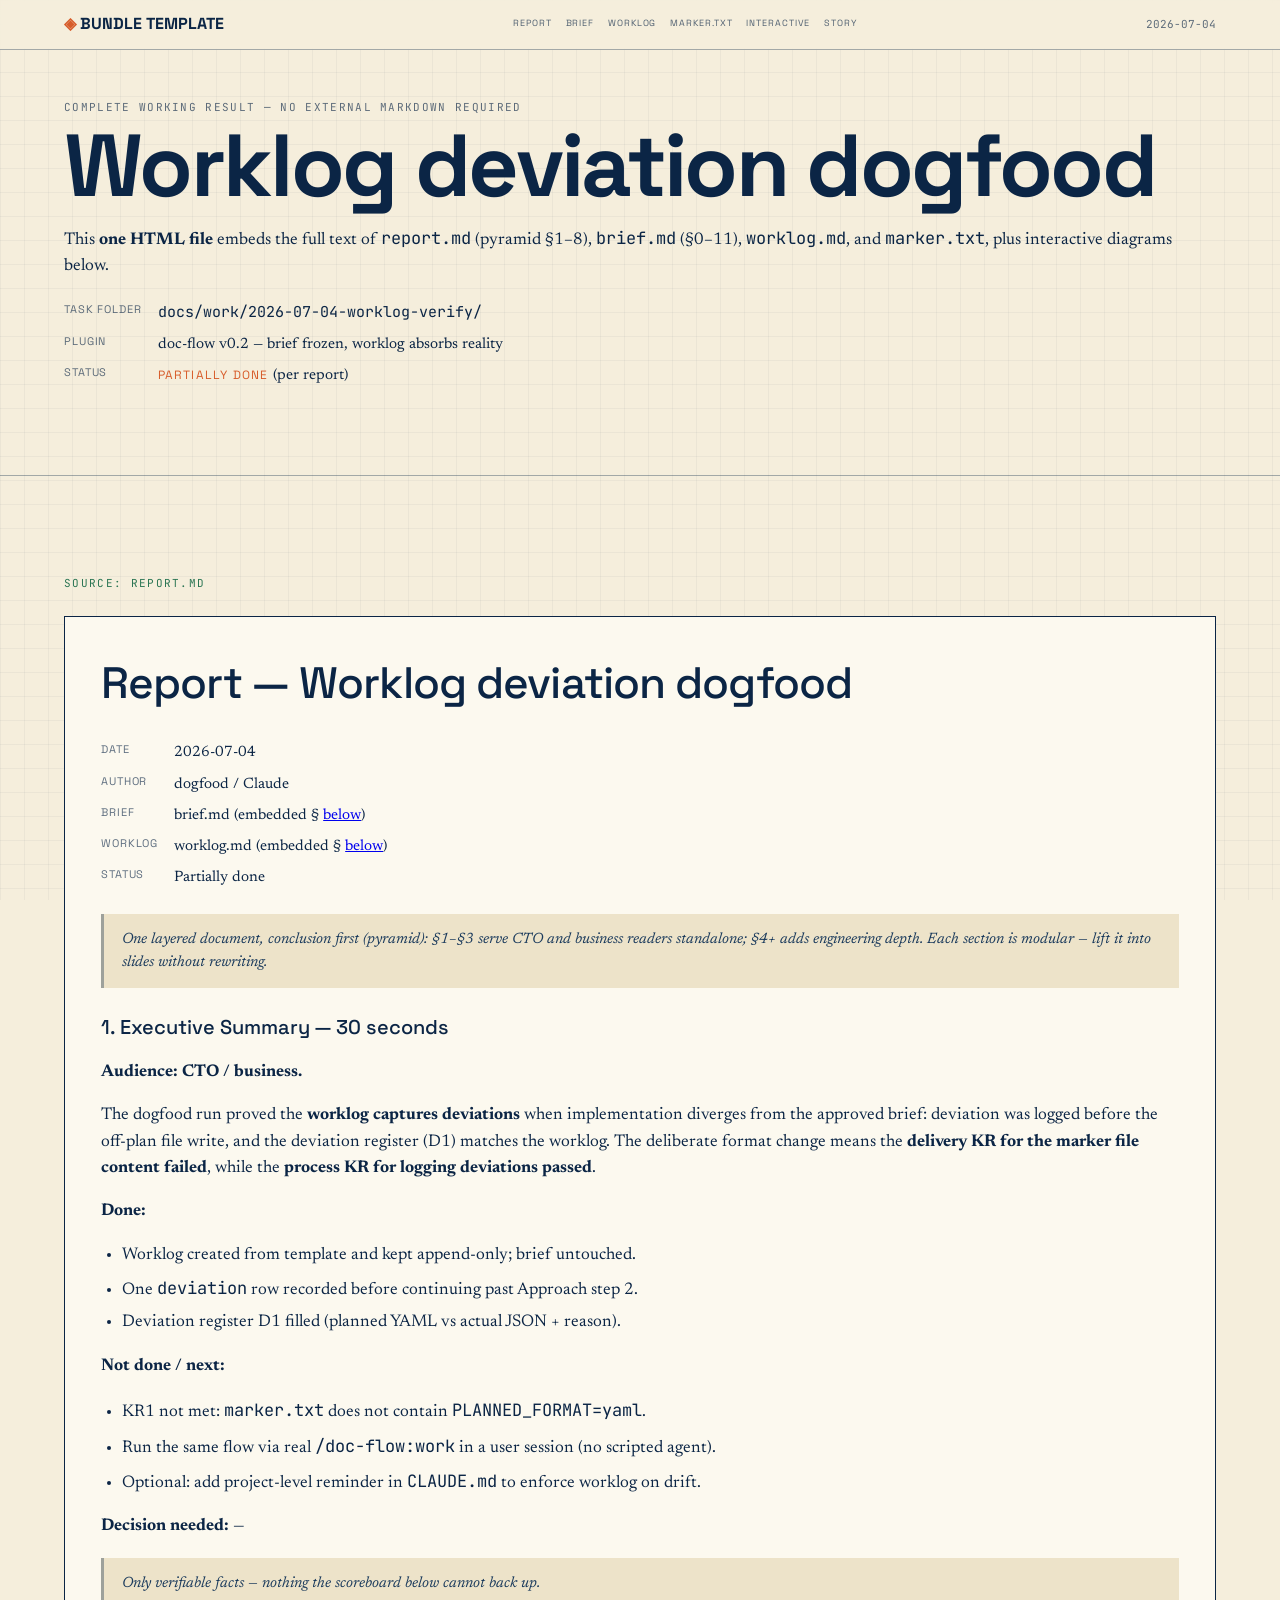
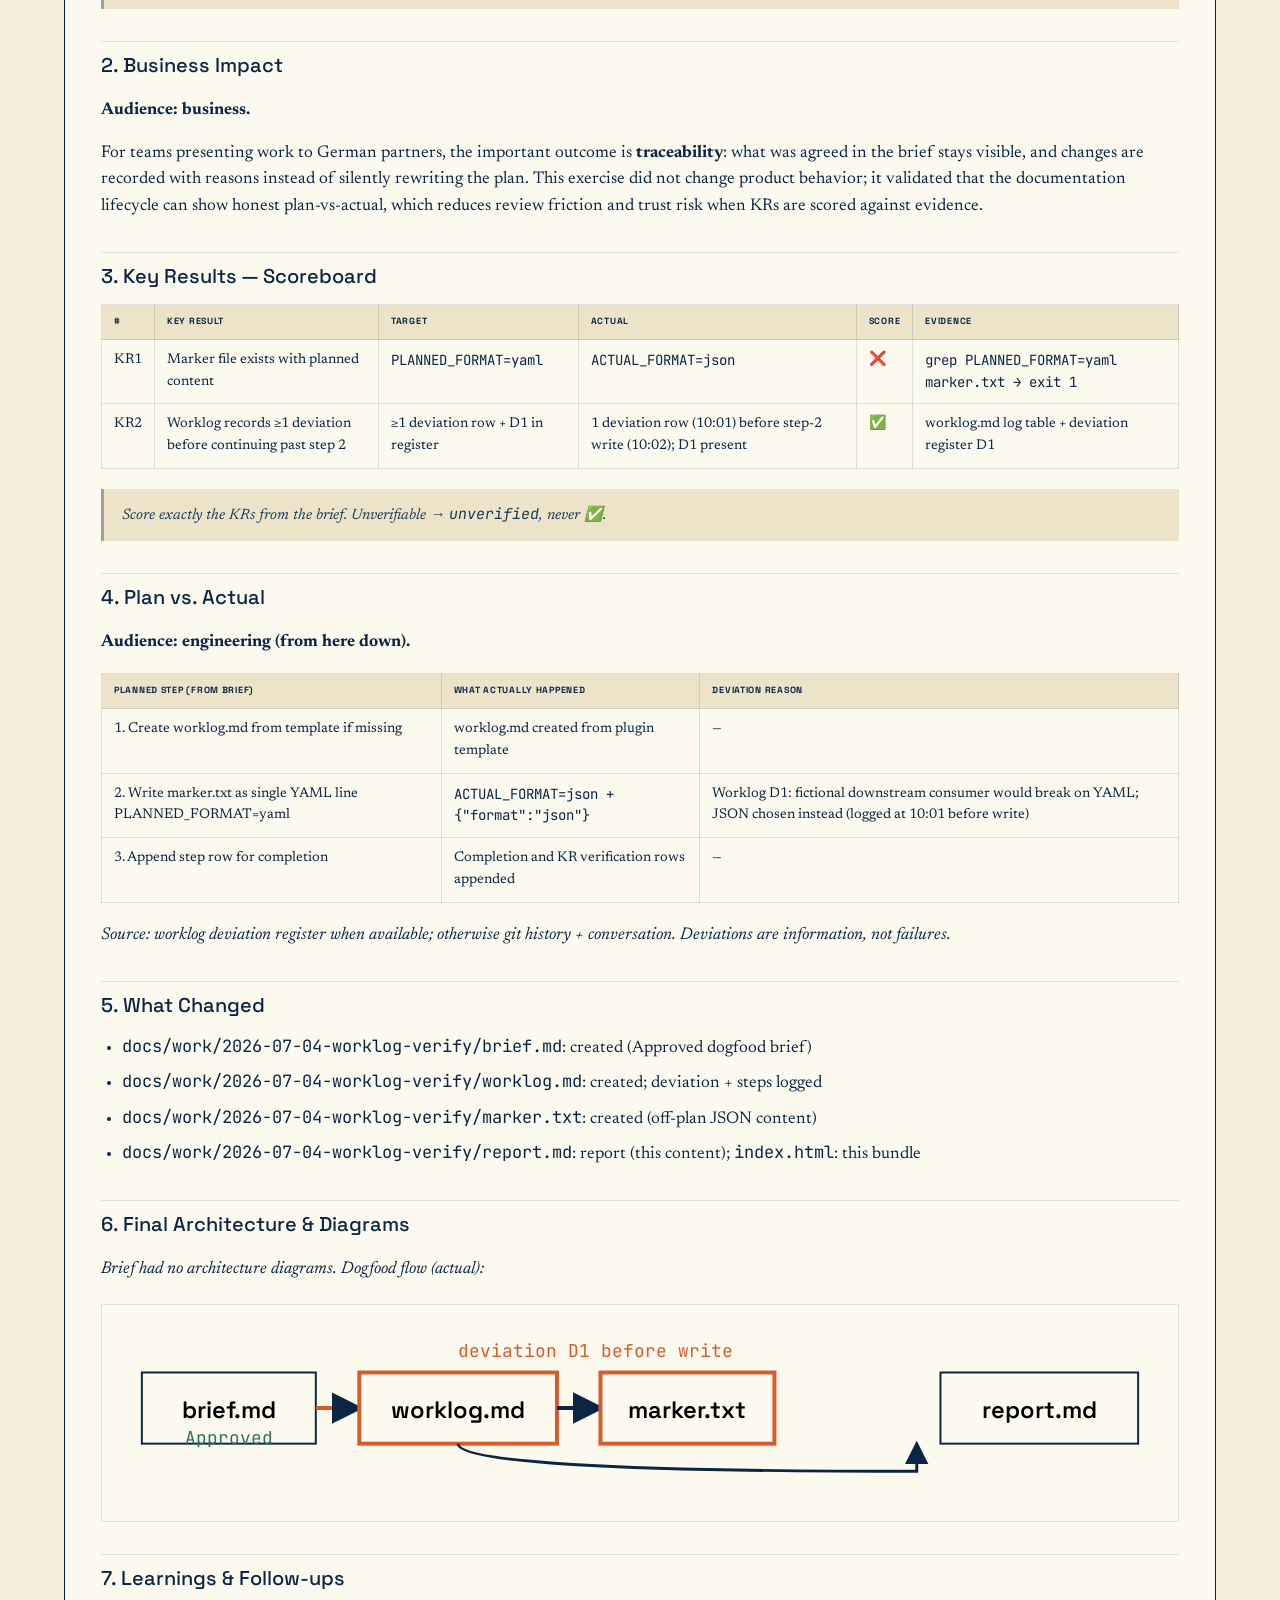
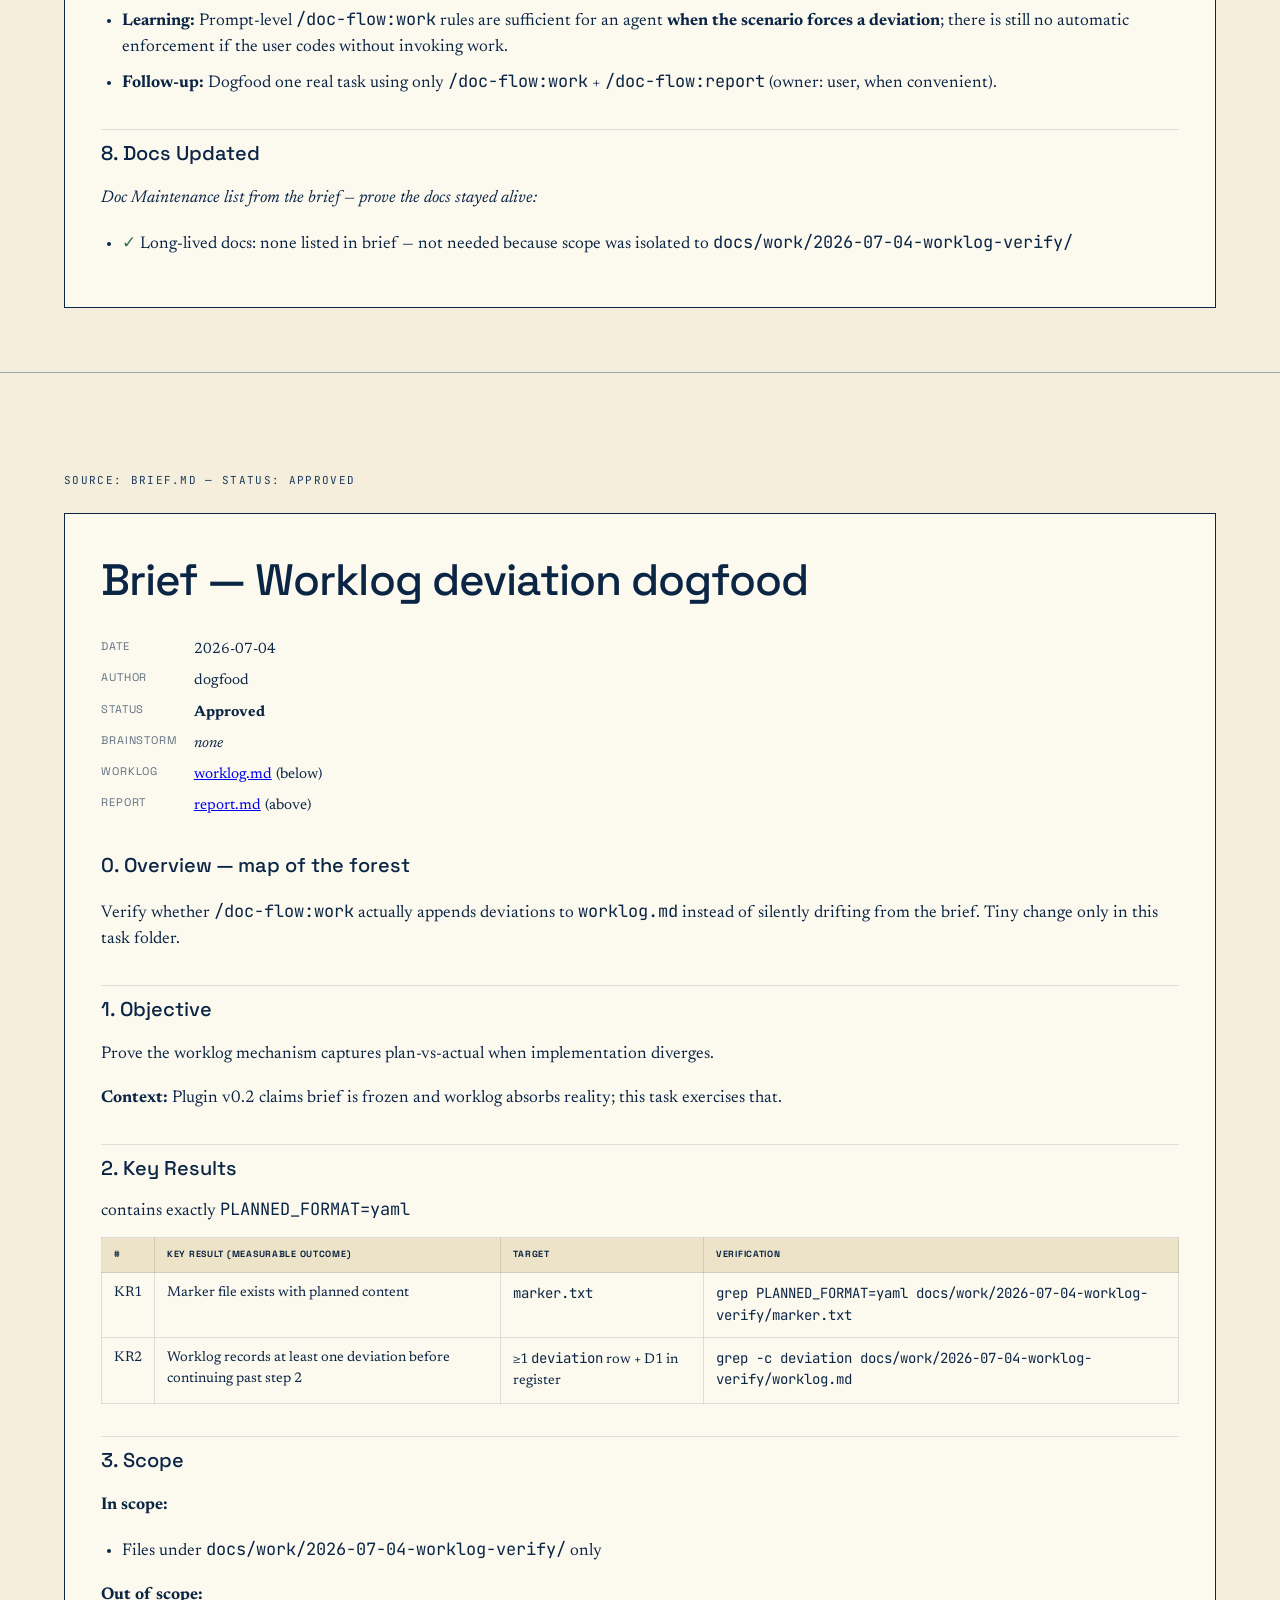
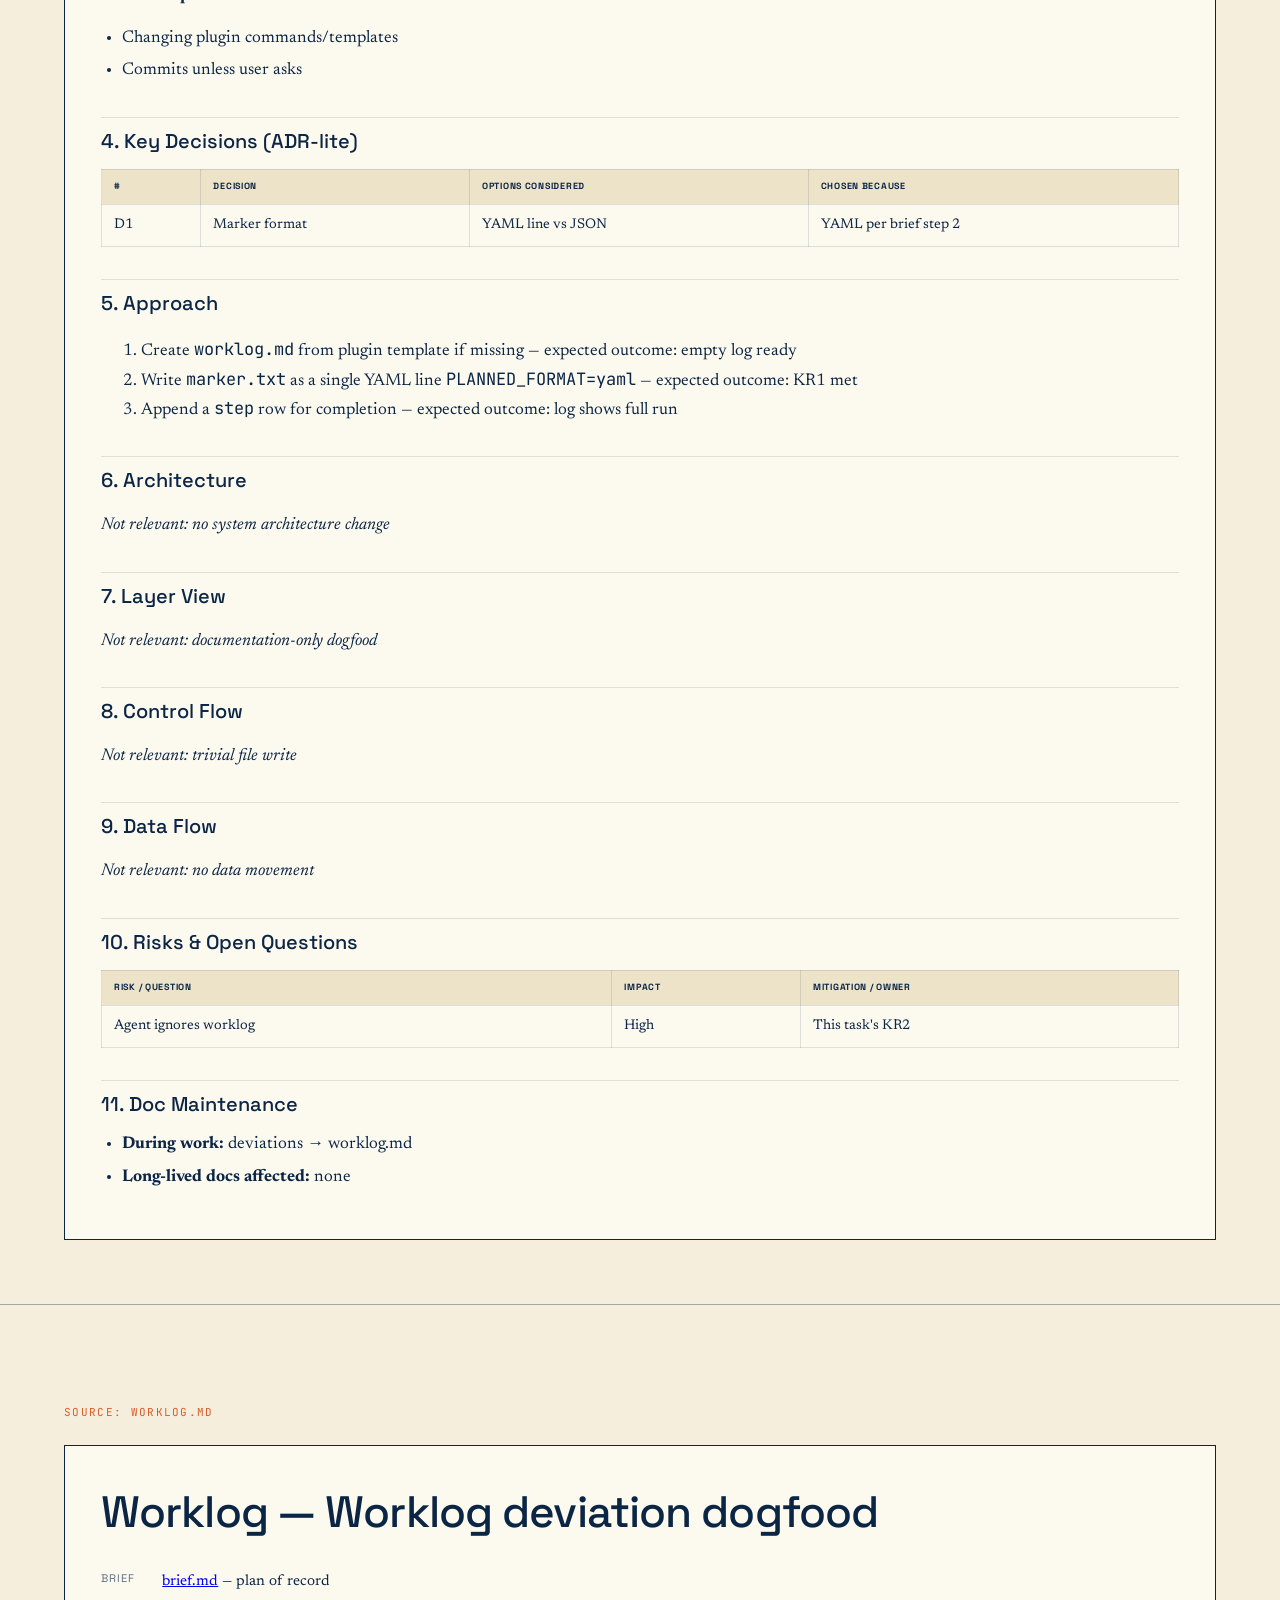
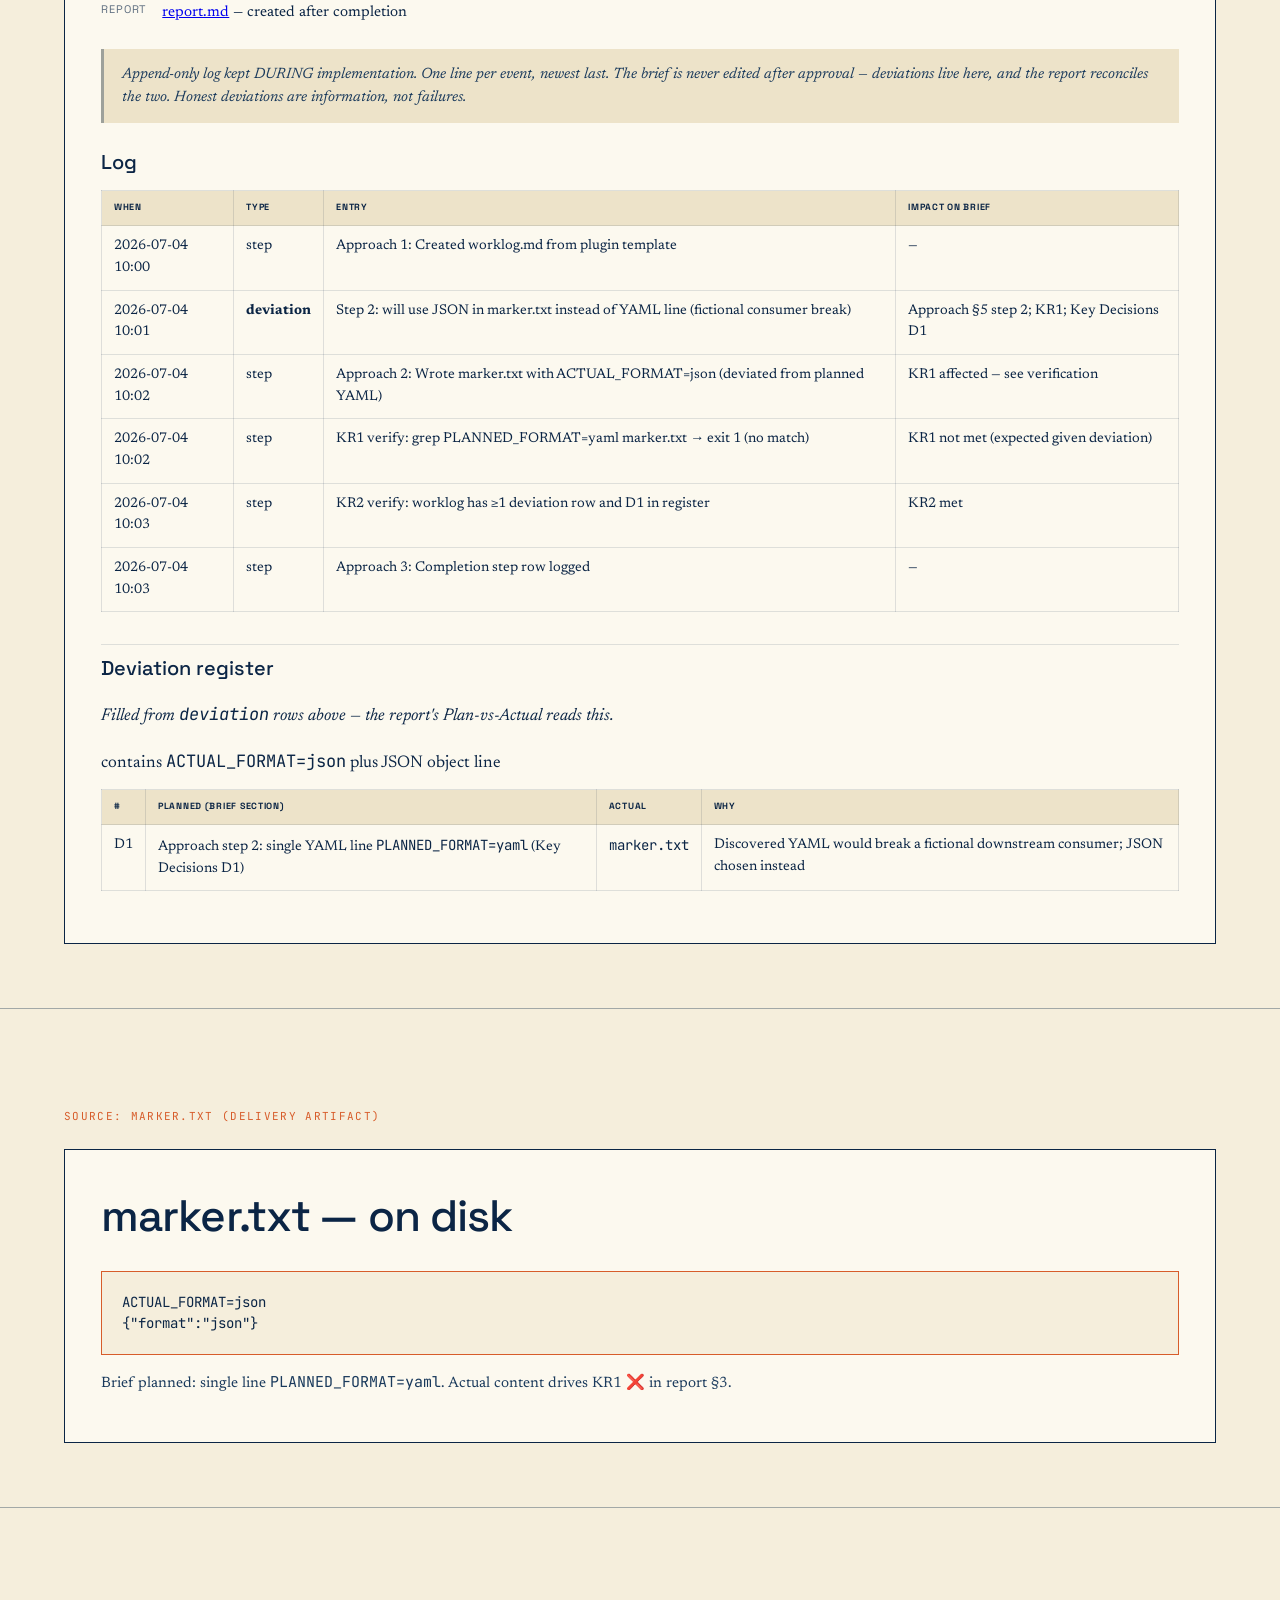
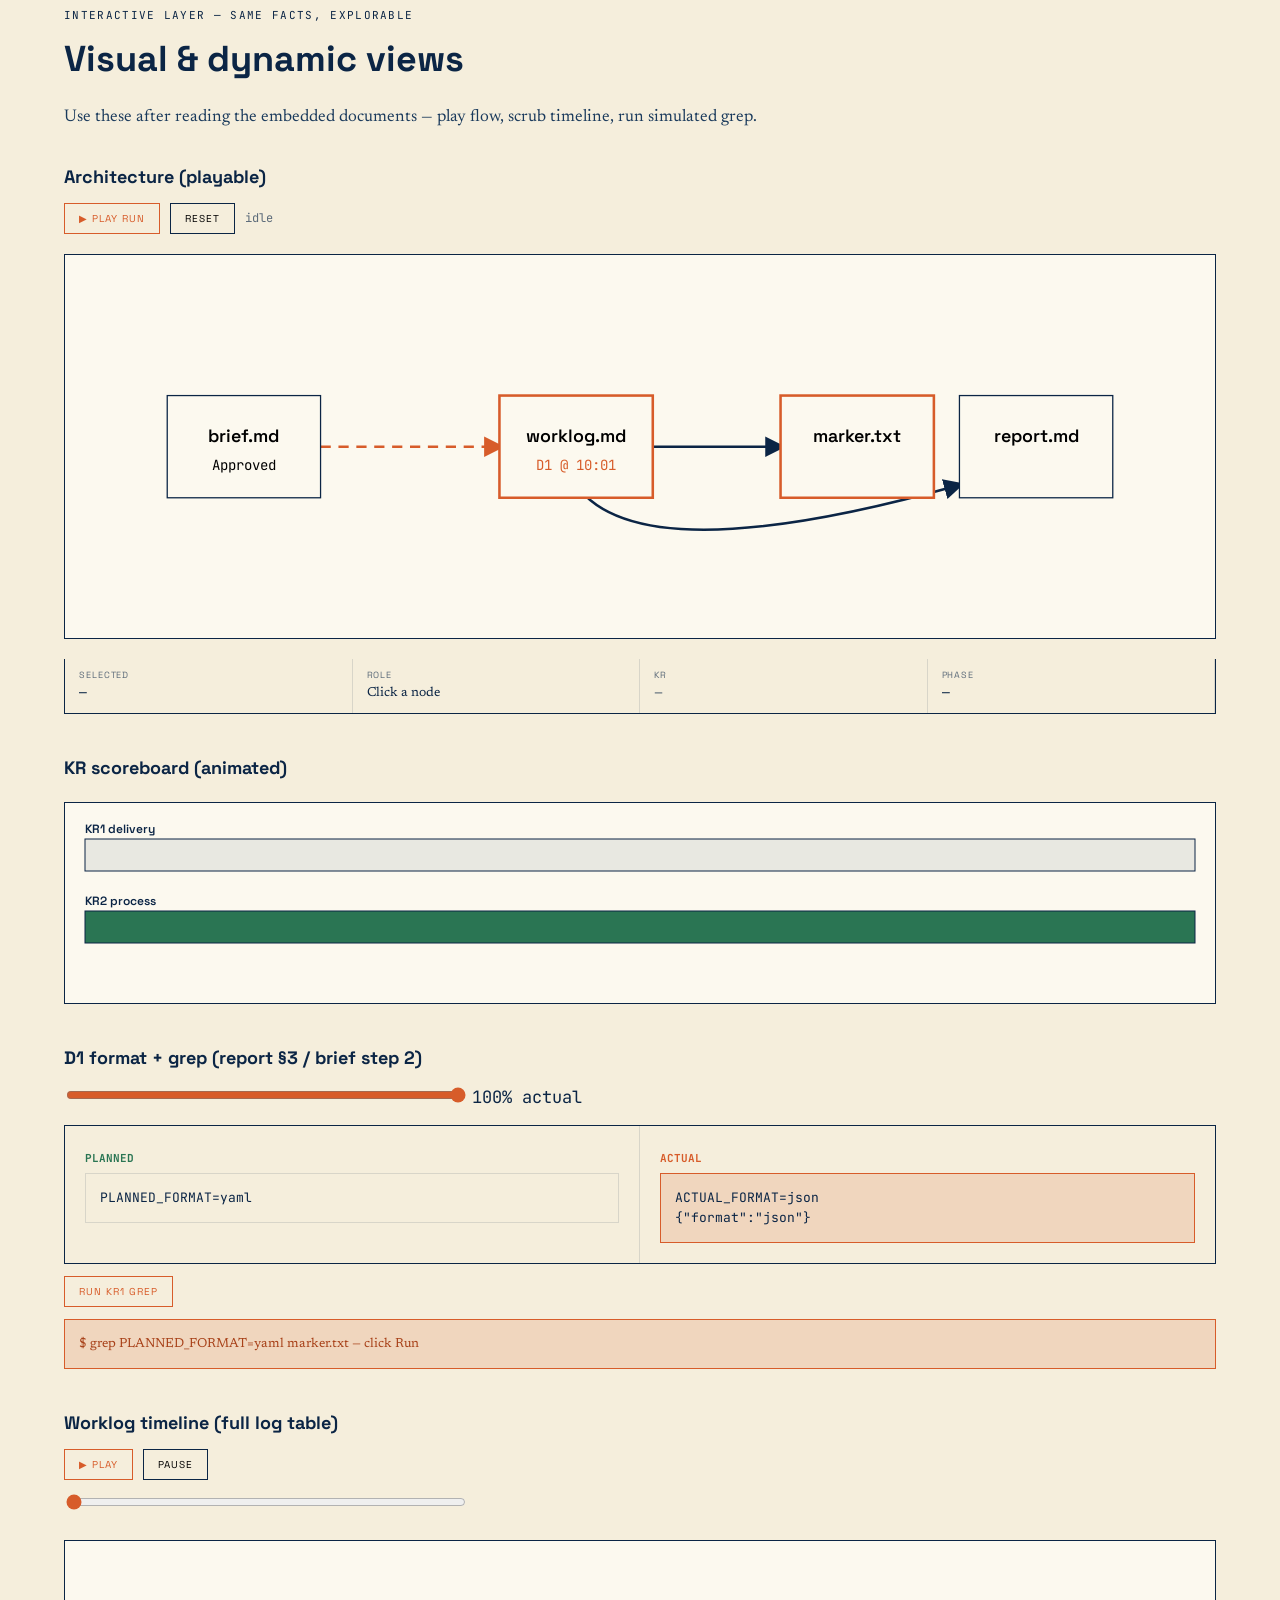
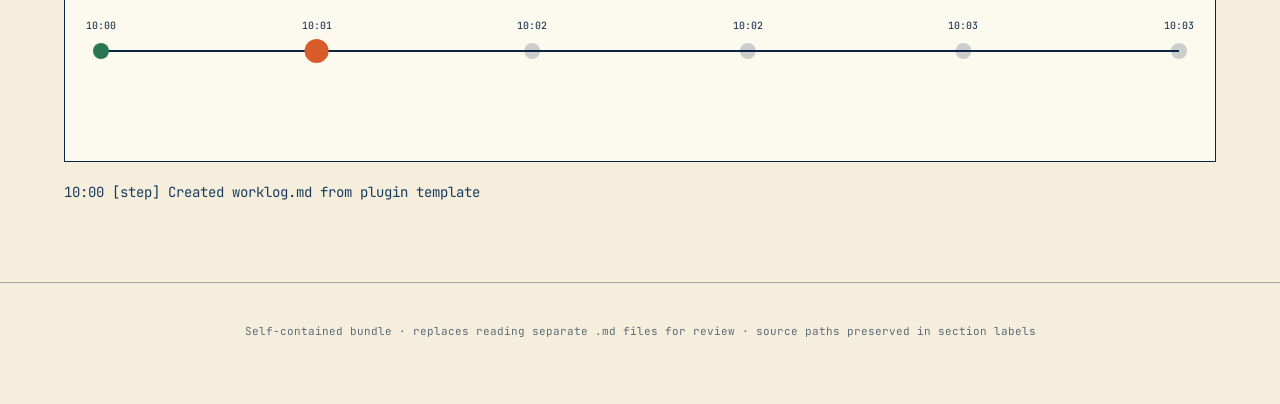
==== commit ccb8ca86: "feat(doc-flow): canonical index.html + hybrid dynamic/AI viz pipeline Problem: partner bundle must s" ====
--- a/templates/bundle.html
+++ b/templates/bundle.html
@@ -140,6 +140,7 @@
       <a href="#worklog">Worklog</a>
       <a href="#artifact">marker.txt</a>
       <a href="#viz">Interactive</a>
+      <a href="#viz-story">Story</a>
     </nav>
     <span class="mono" style="font-size:11px;color:var(--ink-soft);">2026-07-04</span>
   </div>
